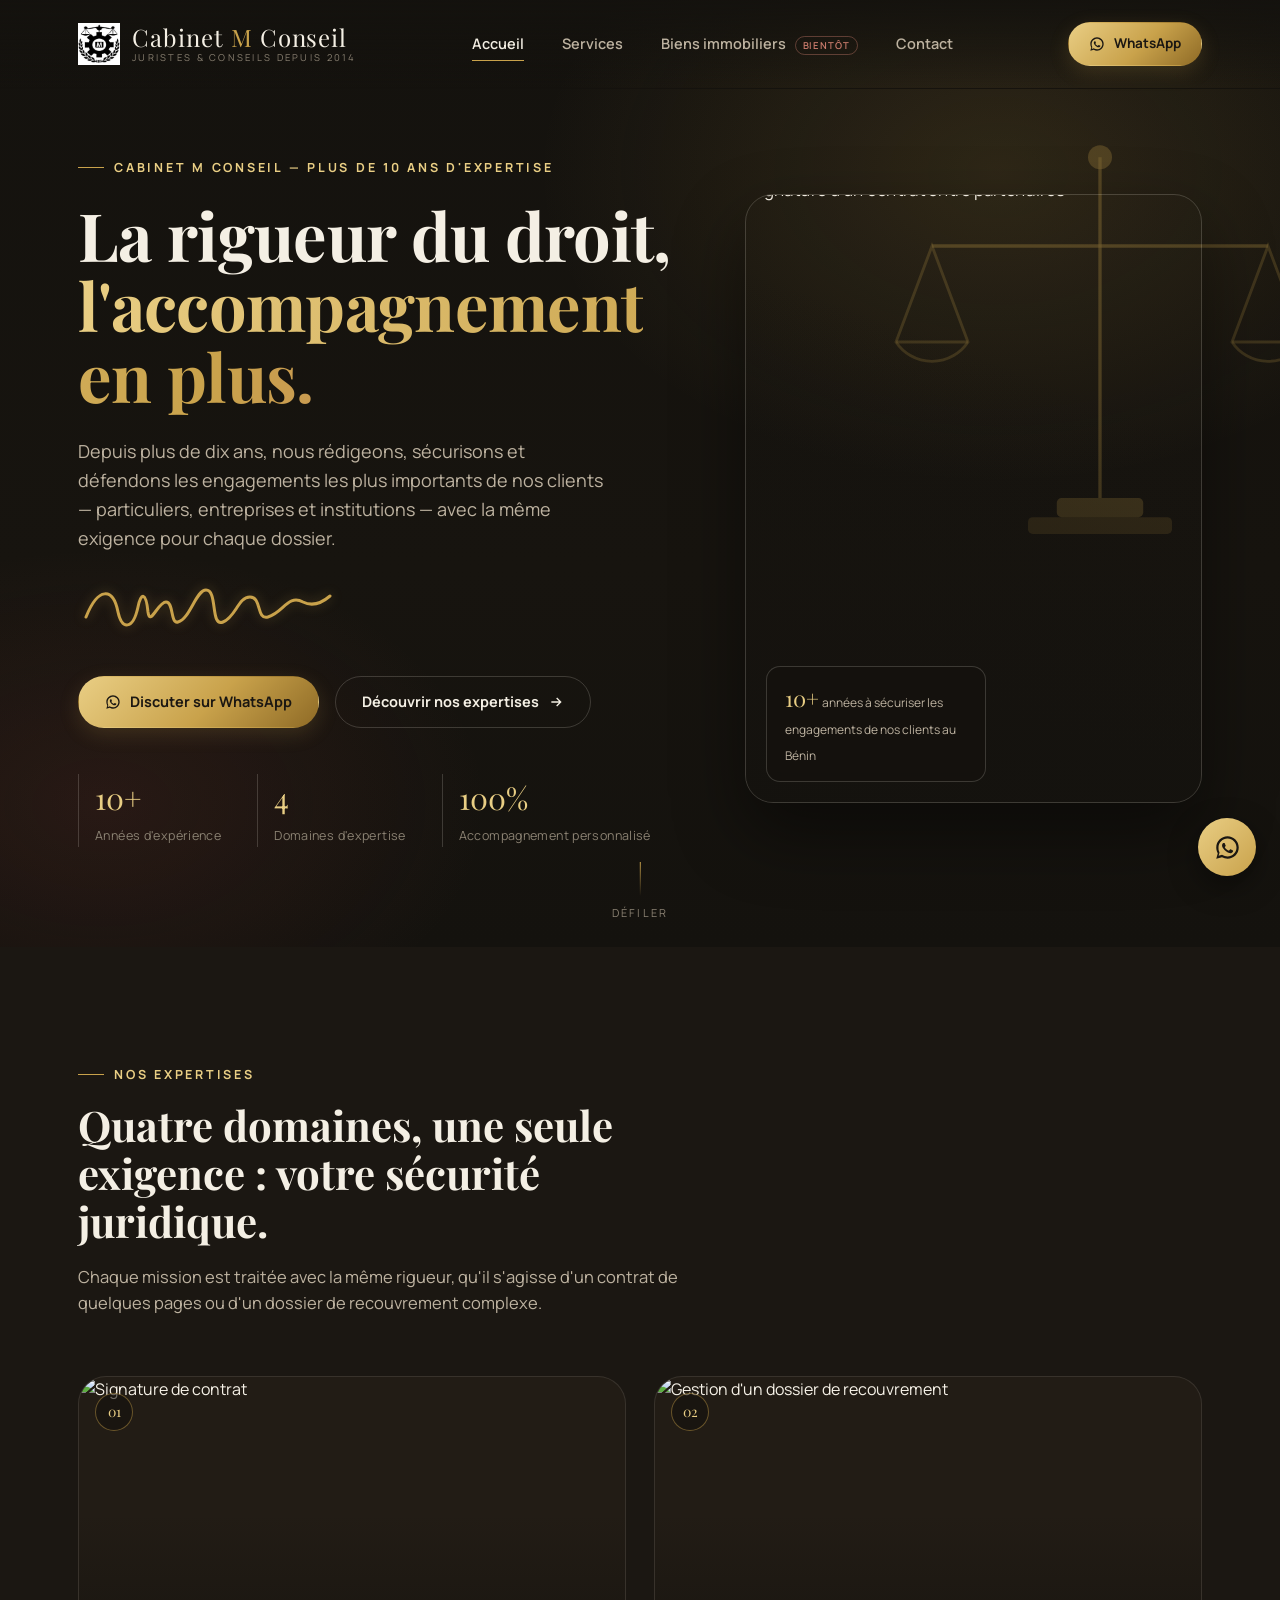
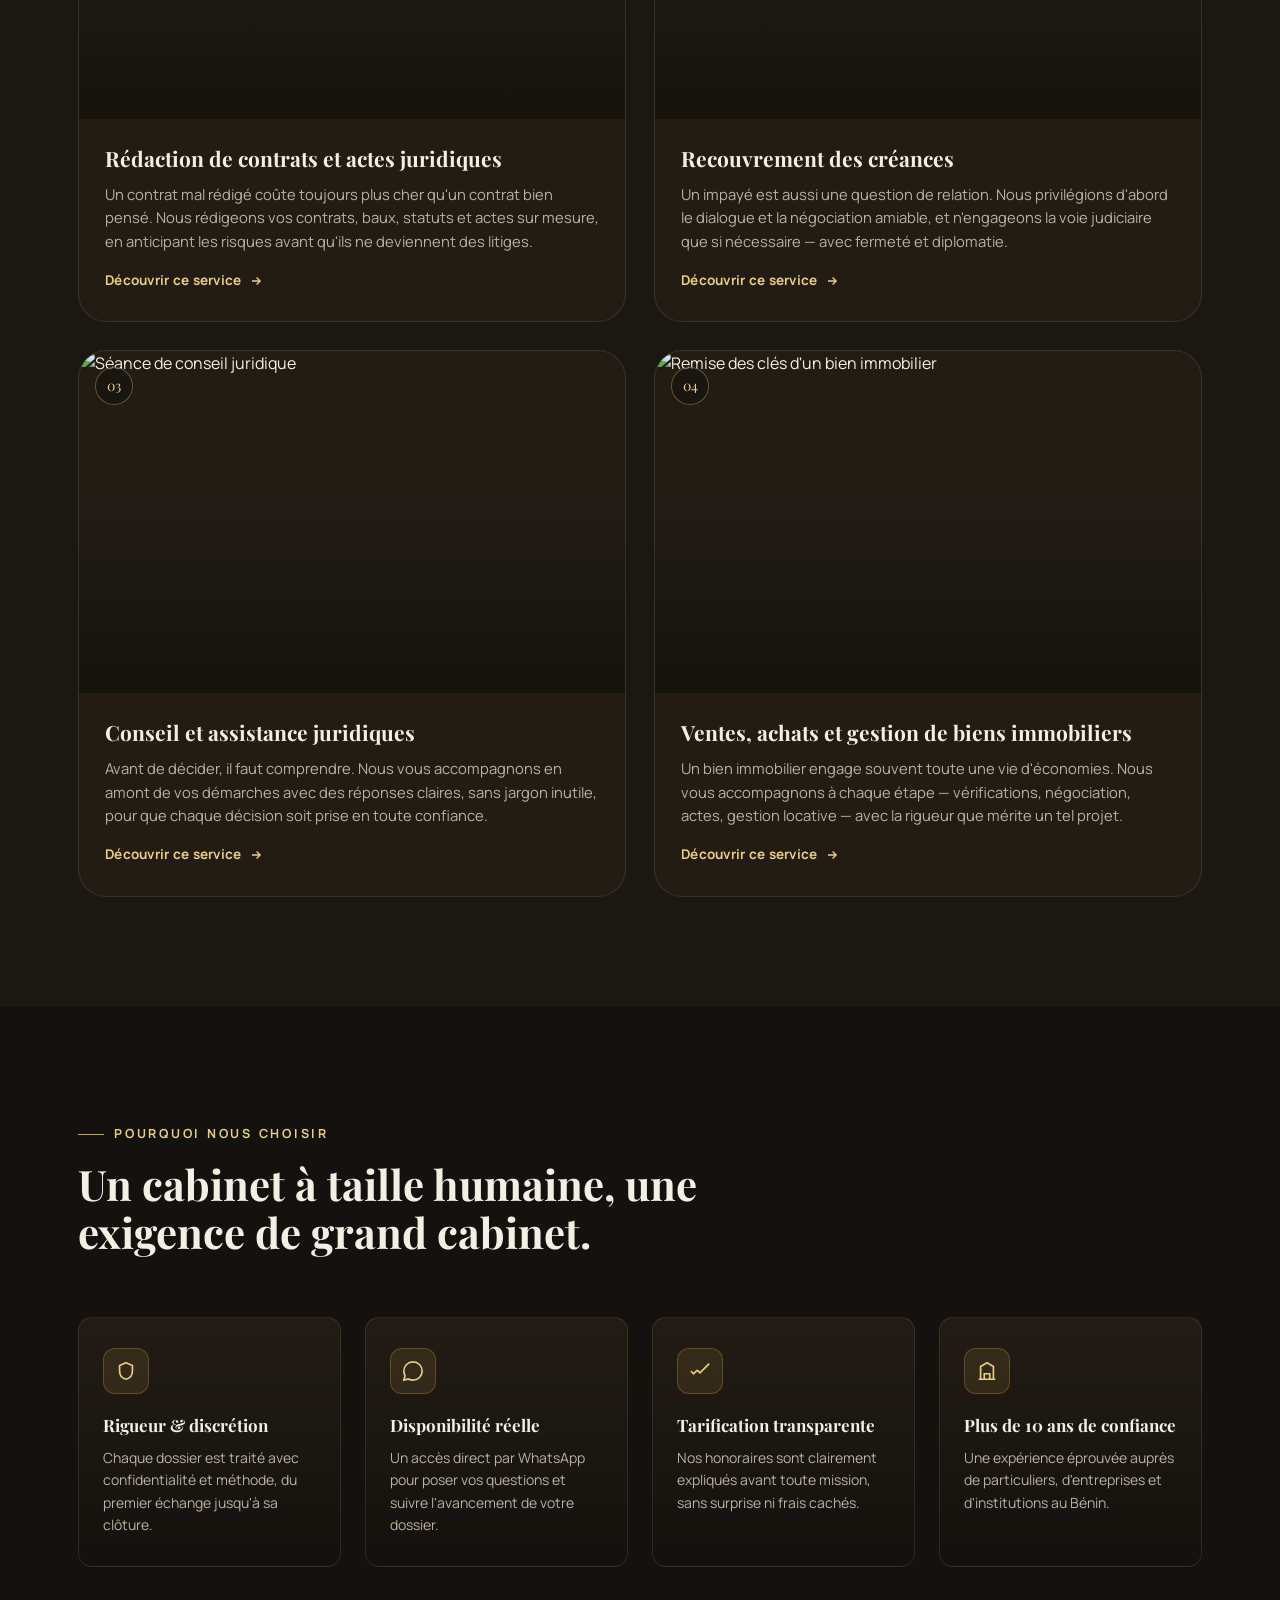
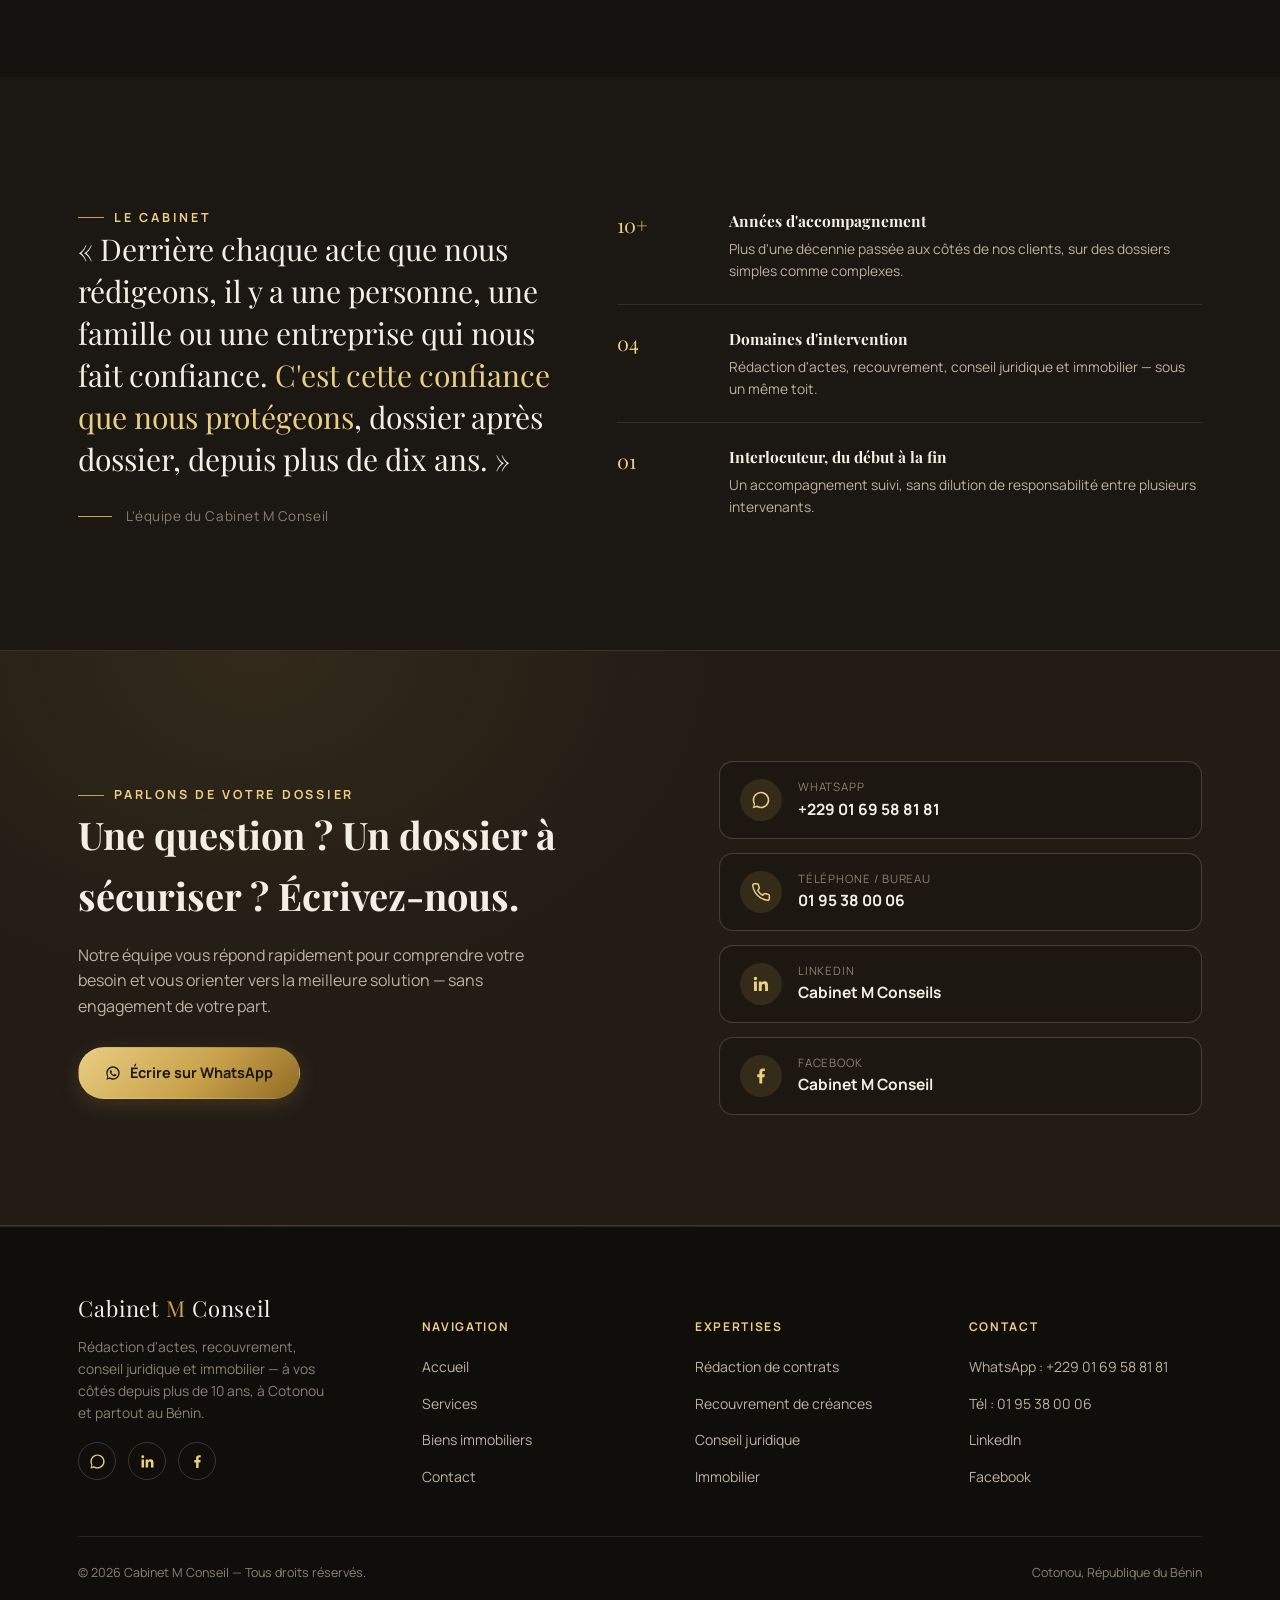
==== index.html @ 1d1a624a "first commit" ====
<!DOCTYPE html>
<html lang="fr">
<head>
<meta charset="UTF-8">
<meta name="viewport" content="width=device-width, initial-scale=1.0">
<title>Cabinet M Conseil — Rédaction d'actes, recouvrement, conseil juridique & immobilier</title>
<meta name="description" content="Cabinet M Conseil : plus de 10 ans d'expertise en rédaction de contrats, recouvrement de créances, conseil juridique et gestion de biens immobiliers.">
<link rel="preconnect" href="https://fonts.googleapis.com">
<link rel="preconnect" href="https://fonts.gstatic.com" crossorigin>
<link href="https://fonts.googleapis.com/css2?family=Playfair+Display:wght@600;700;800&family=Manrope:wght@400;500;600;700;800&display=swap" rel="stylesheet">
<link rel="stylesheet" href="css/style.css">
</head>
<body>

<div class="grain-bg" aria-hidden="true"></div>

<!-- ============ HEADER ============ -->
<header class="site-header">
  <div class="container header-inner">
    <a href="index.html" class="brand">
      <img src="images/logo.jpeg" alt="Cabinet M Conseil" onerror="this.style.display='none';">
      <div class="brand-fallback">
        <span class="m">Cabinet <em>M</em> Conseil</span>
        <small>Juristes &amp; conseils depuis 2014</small>
      </div>
    </a>

    <nav class="main-nav" aria-label="Navigation principale">
      <a href="index.html" class="active">Accueil</a>
      <a href="services.html">Services</a>
      <a href="immobilier.html">Biens immobiliers <span class="nav-badge">Bientôt</span></a>
      <a href="index.html#contact">Contact</a>
    </nav>

    <div class="header-cta">
      <a href="#" data-wa-msg="Bonjour Cabinet M Conseil, je souhaite obtenir des renseignements." class="btn btn-gold btn-sm desktop-only">
        <svg viewBox="0 0 24 24" fill="currentColor"><path d="M12 2C6.48 2 2 6.48 2 12c0 1.85.5 3.58 1.36 5.07L2 22l5.1-1.34A9.94 9.94 0 0 0 12 22c5.52 0 10-4.48 10-10S17.52 2 12 2zm0 18c-1.65 0-3.2-.46-4.52-1.26l-.32-.19-3.03.8.81-2.95-.21-.3A7.94 7.94 0 0 1 4 12c0-4.41 3.59-8 8-8s8 3.59 8 8-3.59 8-8 8zm4.4-5.6c-.24-.12-1.43-.7-1.65-.79-.22-.08-.38-.12-.54.12-.16.24-.62.79-.76.95-.14.16-.28.18-.52.06-.24-.12-1.01-.37-1.92-1.19-.71-.63-1.19-1.42-1.33-1.66-.14-.24-.01-.37.11-.49.11-.11.24-.28.36-.42.12-.14.16-.24.24-.4.08-.16.04-.3-.02-.42-.06-.12-.54-1.3-.74-1.78-.2-.47-.4-.4-.54-.41h-.46c-.16 0-.42.06-.64.3-.22.24-.84.82-.84 2s.86 2.32.98 2.48c.12.16 1.7 2.6 4.12 3.64.58.25 1.03.4 1.38.51.58.18 1.11.16 1.53.1.47-.07 1.43-.58 1.63-1.15.2-.57.2-1.05.14-1.15-.06-.1-.22-.16-.46-.28z"/></svg>
        WhatsApp
      </a>
      <button class="burger" aria-label="Ouvrir le menu"><span></span><span></span><span></span></button>
    </div>
  </div>
</header>

<!-- ============ MOBILE PANEL ============ -->
<div class="mobile-panel">
  <a href="index.html">Accueil</a>
  <a href="services.html">Services</a>
  <a href="immobilier.html">Biens immobiliers</a>
  <a href="index.html#contact">Contact</a>
  <a href="#" data-wa-msg="Bonjour Cabinet M Conseil, je souhaite obtenir des renseignements." class="btn btn-gold">Écrire sur WhatsApp</a>
</div>

<!-- ============ HERO ============ -->
<section class="hero">
  <div class="hero-bg" aria-hidden="true"></div>
  <svg class="hero-scales" viewBox="0 0 200 200" fill="none" aria-hidden="true">
    <line x1="100" y1="18" x2="100" y2="160" stroke="#C9A24B" stroke-width="1.4" opacity="0.55"/>
    <line x1="30" y1="55" x2="170" y2="55" stroke="#C9A24B" stroke-width="1.4" opacity="0.55"/>
    <path d="M30 55 L15 95 A18 18 0 0 0 45 95 Z" stroke="#C9A24B" stroke-width="1.2" opacity="0.4"/>
    <path d="M170 55 L155 95 A18 18 0 0 0 185 95 Z" stroke="#C9A24B" stroke-width="1.2" opacity="0.4"/>
    <line x1="15" y1="95" x2="45" y2="95" stroke="#C9A24B" stroke-width="1.2" opacity="0.4"/>
    <line x1="155" y1="95" x2="185" y2="95" stroke="#C9A24B" stroke-width="1.2" opacity="0.4"/>
    <circle cx="100" cy="18" r="5" fill="#C9A24B" opacity="0.5"/>
    <rect x="82" y="160" width="36" height="8" rx="2" fill="#C9A24B" opacity="0.45"/>
    <rect x="70" y="168" width="60" height="7" rx="2" fill="#C9A24B" opacity="0.3"/>
  </svg>

  <div class="container hero-inner">
    <div>
      <div class="eyebrow hero-eyebrow">Cabinet M Conseil — Plus de 10 ans d'expertise</div>
      <h1>La rigueur du droit,<br><span class="grad">l'accompagnement en plus.</span></h1>
      <p class="hero-sub">Depuis plus de dix ans, nous rédigeons, sécurisons et défendons les engagements les plus importants de nos clients — particuliers, entreprises et institutions — avec la même exigence pour chaque dossier.</p>

      <div class="signature-wrap" aria-hidden="true">
        <svg viewBox="0 0 260 70">
          <path class="sig-path" d="M8 45 C 20 15, 35 15, 40 40 C 44 58, 55 58, 60 35 C 63 20, 68 20, 70 40 C 72 55, 80 30, 88 30 C 96 30, 92 52, 100 50 C 112 47, 118 18, 128 18 C 140 18, 132 55, 145 50 C 158 45, 160 25, 172 25 C 184 25, 178 48, 190 45 C 205 41, 210 22, 225 30 C 235 35, 245 30, 252 24"/>
        </svg>
      </div>

      <div class="hero-ctas">
        <a href="#" data-wa-msg="Bonjour Cabinet M Conseil, je souhaite prendre contact." class="btn btn-gold">
          <svg viewBox="0 0 24 24" fill="currentColor"><path d="M12 2C6.48 2 2 6.48 2 12c0 1.85.5 3.58 1.36 5.07L2 22l5.1-1.34A9.94 9.94 0 0 0 12 22c5.52 0 10-4.48 10-10S17.52 2 12 2zm0 18c-1.65 0-3.2-.46-4.52-1.26l-.32-.19-3.03.8.81-2.95-.21-.3A7.94 7.94 0 0 1 4 12c0-4.41 3.59-8 8-8s8 3.59 8 8-3.59 8-8 8zm4.4-5.6c-.24-.12-1.43-.7-1.65-.79-.22-.08-.38-.12-.54.12-.16.24-.62.79-.76.95-.14.16-.28.18-.52.06-.24-.12-1.01-.37-1.92-1.19-.71-.63-1.19-1.42-1.33-1.66-.14-.24-.01-.37.11-.49.11-.11.24-.28.36-.42.12-.14.16-.24.24-.4.08-.16.04-.3-.02-.42-.06-.12-.54-1.3-.74-1.78-.2-.47-.4-.4-.54-.41h-.46c-.16 0-.42.06-.64.3-.22.24-.84.82-.84 2s.86 2.32.98 2.48c.12.16 1.7 2.6 4.12 3.64.58.25 1.03.4 1.38.51.58.18 1.11.16 1.53.1.47-.07 1.43-.58 1.63-1.15.2-.57.2-1.05.14-1.15-.06-.1-.22-.16-.46-.28z"/></svg>
          Discuter sur WhatsApp
        </a>
        <a href="services.html" class="btn btn-ghost">
          Découvrir nos expertises
          <svg viewBox="0 0 24 24" fill="none" stroke="currentColor" stroke-width="2"><path d="M5 12h14M13 6l6 6-6 6"/></svg>
        </a>
      </div>

      <div class="hero-stats">
        <div class="stat"><span class="num" data-count="10+">0</span><span class="lbl">Années d'expérience</span></div>
        <div class="stat"><span class="num" data-count="4">0</span><span class="lbl">Domaines d'expertise</span></div>
        <div class="stat"><span class="num" data-count="100%">0</span><span class="lbl">Accompagnement personnalisé</span></div>
      </div>
    </div>

    <div class="hero-art">
      <img src="https://images.unsplash.com/photo-1758518731462-d091b0b4ed0d?q=80&w=1200&auto=format&fit=crop"
           srcset="https://images.unsplash.com/photo-1758518731462-d091b0b4ed0d?q=80&w=700&auto=format&fit=crop 700w,
                   https://images.unsplash.com/photo-1758518731462-d091b0b4ed0d?q=80&w=1200&auto=format&fit=crop 1200w"
           sizes="(max-width: 980px) 100vw, 40vw"
           loading="eager" alt="Signature d'un contrat entre partenaires">
      <div class="hero-art-badge">
        <span class="num">10+</span>
        <span class="txt">années à sécuriser les engagements de nos clients au Bénin</span>
      </div>
    </div>
  </div>

  <div class="scroll-cue"><span class="line"></span>Défiler</div>
</section>

<!-- ============ SERVICES (Accueil détaillé) ============ -->
<section id="services" class="section-alt">
  <div class="container">
    <div class="section-head reveal">
      <div class="eyebrow">Nos expertises</div>
      <h2>Quatre domaines, une seule exigence : votre sécurité juridique.</h2>
      <p>Chaque mission est traitée avec la même rigueur, qu'il s'agisse d'un contrat de quelques pages ou d'un dossier de recouvrement complexe.</p>
    </div>

    <div class="services-grid reveal-stagger">
      <article class="service-card reveal" style="--i:0">
        <div class="service-media">
          <span class="service-index">01</span>
          <img src="https://images.unsplash.com/photo-1758518731462-d091b0b4ed0d?q=80&w=800&auto=format&fit=crop"
               srcset="https://images.unsplash.com/photo-1758518731462-d091b0b4ed0d?q=80&w=500&auto=format&fit=crop 500w,
                       https://images.unsplash.com/photo-1758518731462-d091b0b4ed0d?q=80&w=800&auto=format&fit=crop 800w"
               sizes="(max-width:980px) 100vw, 45vw" loading="lazy" alt="Signature de contrat">
        </div>
        <div class="service-body">
          <h3>Rédaction de contrats et actes juridiques</h3>
          <p>Un contrat mal rédigé coûte toujours plus cher qu'un contrat bien pensé. Nous rédigeons vos contrats, baux, statuts et actes sur mesure, en anticipant les risques avant qu'ils ne deviennent des litiges.</p>
          <a href="services.html#redaction" class="service-link">Découvrir ce service <svg viewBox="0 0 24 24" fill="none" stroke="currentColor" stroke-width="2.4"><path d="M5 12h14M13 6l6 6-6 6"/></svg></a>
        </div>
      </article>

      <article class="service-card reveal" style="--i:1">
        <div class="service-media">
          <span class="service-index">02</span>
          <img src="https://images.unsplash.com/photo-1710492341412-8b3aee7e70a6?q=80&w=800&auto=format&fit=crop"
               srcset="https://images.unsplash.com/photo-1710492341412-8b3aee7e70a6?q=80&w=500&auto=format&fit=crop 500w,
                       https://images.unsplash.com/photo-1710492341412-8b3aee7e70a6?q=80&w=800&auto=format&fit=crop 800w"
               sizes="(max-width:980px) 100vw, 45vw" loading="lazy" alt="Gestion d'un dossier de recouvrement">
        </div>
        <div class="service-body">
          <h3>Recouvrement des créances</h3>
          <p>Un impayé est aussi une question de relation. Nous privilégions d'abord le dialogue et la négociation amiable, et n'engageons la voie judiciaire que si nécessaire — avec fermeté et diplomatie.</p>
          <a href="services.html#recouvrement" class="service-link">Découvrir ce service <svg viewBox="0 0 24 24" fill="none" stroke="currentColor" stroke-width="2.4"><path d="M5 12h14M13 6l6 6-6 6"/></svg></a>
        </div>
      </article>

      <article class="service-card reveal" style="--i:2">
        <div class="service-media">
          <span class="service-index">03</span>
          <img src="https://images.unsplash.com/photo-1459499362902-55a20553e082?q=80&w=800&auto=format&fit=crop"
               srcset="https://images.unsplash.com/photo-1459499362902-55a20553e082?q=80&w=500&auto=format&fit=crop 500w,
                       https://images.unsplash.com/photo-1459499362902-55a20553e082?q=80&w=800&auto=format&fit=crop 800w"
               sizes="(max-width:980px) 100vw, 45vw" loading="lazy" alt="Séance de conseil juridique">
        </div>
        <div class="service-body">
          <h3>Conseil et assistance juridiques</h3>
          <p>Avant de décider, il faut comprendre. Nous vous accompagnons en amont de vos démarches avec des réponses claires, sans jargon inutile, pour que chaque décision soit prise en toute confiance.</p>
          <a href="services.html#conseil" class="service-link">Découvrir ce service <svg viewBox="0 0 24 24" fill="none" stroke="currentColor" stroke-width="2.4"><path d="M5 12h14M13 6l6 6-6 6"/></svg></a>
        </div>
      </article>

      <article class="service-card reveal" style="--i:3">
        <div class="service-media">
          <span class="service-index">04</span>
          <img src="https://images.unsplash.com/photo-1735547876935-7be80eae1c88?q=80&w=800&auto=format&fit=crop"
               srcset="https://images.unsplash.com/photo-1735547876935-7be80eae1c88?q=80&w=500&auto=format&fit=crop 500w,
                       https://images.unsplash.com/photo-1735547876935-7be80eae1c88?q=80&w=800&auto=format&fit=crop 800w"
               sizes="(max-width:980px) 100vw, 45vw" loading="lazy" alt="Remise des clés d'un bien immobilier">
        </div>
        <div class="service-body">
          <h3>Ventes, achats et gestion de biens immobiliers</h3>
          <p>Un bien immobilier engage souvent toute une vie d'économies. Nous vous accompagnons à chaque étape — vérifications, négociation, actes, gestion locative — avec la rigueur que mérite un tel projet.</p>
          <a href="immobilier.html" class="service-link">Découvrir ce service <svg viewBox="0 0 24 24" fill="none" stroke="currentColor" stroke-width="2.4"><path d="M5 12h14M13 6l6 6-6 6"/></svg></a>
        </div>
      </article>
    </div>
  </div>
</section>

<!-- ============ POURQUOI NOUS ============ -->
<section>
  <div class="container">
    <div class="section-head reveal">
      <div class="eyebrow">Pourquoi nous choisir</div>
      <h2>Un cabinet à taille humaine, une exigence de grand cabinet.</h2>
    </div>

    <div class="why-grid reveal-stagger">
      <div class="why-item reveal" style="--i:0">
        <div class="why-icon"><svg viewBox="0 0 24 24" fill="none" stroke="currentColor" stroke-width="1.8"><path d="M12 3l7 3v6c0 4.5-3 8-7 9-4-1-7-4.5-7-9V6l7-3z"/></svg></div>
        <h4>Rigueur &amp; discrétion</h4>
        <p>Chaque dossier est traité avec confidentialité et méthode, du premier échange jusqu'à sa clôture.</p>
      </div>
      <div class="why-item reveal" style="--i:1">
        <div class="why-icon"><svg viewBox="0 0 24 24" fill="none" stroke="currentColor" stroke-width="1.8"><path d="M12 2C6.48 2 2 6.48 2 12c0 1.85.5 3.58 1.36 5.07L2 22l5.1-1.34A9.94 9.94 0 0 0 12 22c5.52 0 10-4.48 10-10S17.52 2 12 2z"/></svg></div>
        <h4>Disponibilité réelle</h4>
        <p>Un accès direct par WhatsApp pour poser vos questions et suivre l'avancement de votre dossier.</p>
      </div>
      <div class="why-item reveal" style="--i:2">
        <div class="why-icon"><svg viewBox="0 0 24 24" fill="none" stroke="currentColor" stroke-width="1.8"><path d="M9 11l3 3L22 4M2 12l3 3 4-4"/></svg></div>
        <h4>Tarification transparente</h4>
        <p>Nos honoraires sont clairement expliqués avant toute mission, sans surprise ni frais cachés.</p>
      </div>
      <div class="why-item reveal" style="--i:3">
        <div class="why-icon"><svg viewBox="0 0 24 24" fill="none" stroke="currentColor" stroke-width="1.8"><path d="M3 21h18M5 21V7l7-4 7 4v14M9 21v-6h6v6"/></svg></div>
        <h4>Plus de 10 ans de confiance</h4>
        <p>Une expérience éprouvée auprès de particuliers, d'entreprises et d'institutions au Bénin.</p>
      </div>
    </div>
  </div>
</section>

<!-- ============ À PROPOS / HUMAIN ============ -->
<section class="section-alt">
  <div class="container about-grid">
    <div class="reveal">
      <div class="eyebrow">Le cabinet</div>
      <p class="about-quote">« Derrière chaque acte que nous rédigeons, il y a une personne, une famille ou une entreprise qui nous fait confiance. <em>C'est cette confiance que nous protégeons</em>, dossier après dossier, depuis plus de dix ans. »</p>
      <div class="about-signoff">
        <span class="dash"></span>
        <span>L'équipe du Cabinet M Conseil</span>
      </div>
    </div>

    <div class="timeline reveal">
      <div class="timeline-item">
        <span class="yr">10+</span>
        <div>
          <h4>Années d'accompagnement</h4>
          <p>Plus d'une décennie passée aux côtés de nos clients, sur des dossiers simples comme complexes.</p>
        </div>
      </div>
      <div class="timeline-item">
        <span class="yr">04</span>
        <div>
          <h4>Domaines d'intervention</h4>
          <p>Rédaction d'actes, recouvrement, conseil juridique et immobilier — sous un même toit.</p>
        </div>
      </div>
      <div class="timeline-item">
        <span class="yr">01</span>
        <div>
          <h4>Interlocuteur, du début à la fin</h4>
          <p>Un accompagnement suivi, sans dilution de responsabilité entre plusieurs intervenants.</p>
        </div>
      </div>
    </div>
  </div>
</section>

<!-- ============ CONTACT ============ -->
<section id="contact" class="contact-band">
  <div class="container contact-inner">
    <div class="reveal">
      <div class="eyebrow">Parlons de votre dossier</div>
      <h2>Une question ? Un dossier à sécuriser ? Écrivez-nous.</h2>
      <p>Notre équipe vous répond rapidement pour comprendre votre besoin et vous orienter vers la meilleure solution — sans engagement de votre part.</p>
      <a href="#" data-wa-msg="Bonjour Cabinet M Conseil, je souhaite prendre contact." class="btn btn-gold">
        <svg viewBox="0 0 24 24" fill="currentColor"><path d="M12 2C6.48 2 2 6.48 2 12c0 1.85.5 3.58 1.36 5.07L2 22l5.1-1.34A9.94 9.94 0 0 0 12 22c5.52 0 10-4.48 10-10S17.52 2 12 2zm0 18c-1.65 0-3.2-.46-4.52-1.26l-.32-.19-3.03.8.81-2.95-.21-.3A7.94 7.94 0 0 1 4 12c0-4.41 3.59-8 8-8s8 3.59 8 8-3.59 8-8 8zm4.4-5.6c-.24-.12-1.43-.7-1.65-.79-.22-.08-.38-.12-.54.12-.16.24-.62.79-.76.95-.14.16-.28.18-.52.06-.24-.12-1.01-.37-1.92-1.19-.71-.63-1.19-1.42-1.33-1.66-.14-.24-.01-.37.11-.49.11-.11.24-.28.36-.42.12-.14.16-.24.24-.4.08-.16.04-.3-.02-.42-.06-.12-.54-1.3-.74-1.78-.2-.47-.4-.4-.54-.41h-.46c-.16 0-.42.06-.64.3-.22.24-.84.82-.84 2s.86 2.32.98 2.48c.12.16 1.7 2.6 4.12 3.64.58.25 1.03.4 1.38.51.58.18 1.11.16 1.53.1.47-.07 1.43-.58 1.63-1.15.2-.57.2-1.05.14-1.15-.06-.1-.22-.16-.46-.28z"/></svg>
        Écrire sur WhatsApp
      </a>
    </div>

    <div class="contact-methods reveal">
      <a href="#" data-wa class="contact-method">
        <span class="ic"><svg viewBox="0 0 24 24" fill="currentColor"><path d="M12 2C6.48 2 2 6.48 2 12c0 1.85.5 3.58 1.36 5.07L2 22l5.1-1.34A9.94 9.94 0 0 0 12 22c5.52 0 10-4.48 10-10S17.52 2 12 2z" opacity="0"/><path d="M12 2C6.48 2 2 6.48 2 12c0 1.85.5 3.58 1.36 5.07L2 22l5.1-1.34A9.94 9.94 0 0 0 12 22c5.52 0 10-4.48 10-10S17.52 2 12 2zm0 18c-1.65 0-3.2-.46-4.52-1.26l-.32-.19-3.03.8.81-2.95-.21-.3A7.94 7.94 0 0 1 4 12c0-4.41 3.59-8 8-8s8 3.59 8 8-3.59 8-8 8z"/></svg></span>
        <span class="meta"><small>WhatsApp</small><strong>+229 01 69 58 81 81</strong></span>
      </a>
      <a href="#" data-phone2 class="contact-method">
        <span class="ic"><svg viewBox="0 0 24 24" fill="none" stroke="currentColor" stroke-width="1.8"><path d="M22 16.92v3a2 2 0 0 1-2.18 2 19.79 19.79 0 0 1-8.63-3.07 19.5 19.5 0 0 1-6-6 19.79 19.79 0 0 1-3.07-8.67A2 2 0 0 1 4.11 2h3a2 2 0 0 1 2 1.72c.12.9.34 1.79.65 2.65a2 2 0 0 1-.45 2.11L8.09 9.91a16 16 0 0 0 6 6l1.43-1.43a2 2 0 0 1 2.11-.45c.86.31 1.75.53 2.65.65A2 2 0 0 1 22 16.92z"/></svg></span>
        <span class="meta"><small>Téléphone / Bureau</small><strong>01 95 38 00 06</strong></span>
      </a>
      <a href="#" data-linkedin class="contact-method">
        <span class="ic"><svg viewBox="0 0 24 24" fill="currentColor"><path d="M20.45 20.45h-3.55v-5.57c0-1.33-.02-3.03-1.85-3.03-1.85 0-2.14 1.44-2.14 2.94v5.66H9.36V9h3.41v1.56h.05c.47-.9 1.63-1.85 3.36-1.85 3.6 0 4.27 2.37 4.27 5.45v6.29zM5.34 7.43a2.06 2.06 0 1 1 0-4.12 2.06 2.06 0 0 1 0 4.12zM7.12 20.45H3.56V9h3.56v11.45z"/></svg></span>
        <span class="meta"><small>LinkedIn</small><strong>Cabinet M Conseils</strong></span>
      </a>
      <a href="#" data-facebook class="contact-method">
        <span class="ic"><svg viewBox="0 0 24 24" fill="currentColor"><path d="M13.5 21v-7.5H16l.5-3.5h-3V7.8c0-1 .3-1.7 1.7-1.7H16.6V3.1C16.3 3.1 15.3 3 14.1 3c-2.4 0-4.1 1.5-4.1 4.2v2.8H7.5v3.5H10V21h3.5z"/></svg></span>
        <span class="meta"><small>Facebook</small><strong>Cabinet M Conseil</strong></span>
      </a>
    </div>
  </div>
</section>

<!-- ============ FOOTER ============ -->
<footer class="site-footer">
  <div class="container">
    <div class="footer-grid">
      <div class="footer-brand">
        <img src="images/logo.png" alt="Cabinet M Conseil" style="height:64px;" onerror="this.style.display='none';">
        <div class="brand-fallback">
          <span class="m">Cabinet <em>M</em> Conseil</span>
        </div>
        <p>Rédaction d'actes, recouvrement, conseil juridique et immobilier — à vos côtés depuis plus de 10 ans, à Cotonou et partout au Bénin.</p>
        <div class="footer-social">
          <a href="#" data-wa aria-label="WhatsApp"><svg viewBox="0 0 24 24" fill="var(--gold-light)"><path d="M12 2C6.48 2 2 6.48 2 12c0 1.85.5 3.58 1.36 5.07L2 22l5.1-1.34A9.94 9.94 0 0 0 12 22c5.52 0 10-4.48 10-10S17.52 2 12 2zm0 18c-1.65 0-3.2-.46-4.52-1.26l-.32-.19-3.03.8.81-2.95-.21-.3A7.94 7.94 0 0 1 4 12c0-4.41 3.59-8 8-8s8 3.59 8 8-3.59 8-8 8z"/></svg></a>
          <a href="#" data-linkedin aria-label="LinkedIn"><svg viewBox="0 0 24 24" fill="var(--gold-light)"><path d="M20.45 20.45h-3.55v-5.57c0-1.33-.02-3.03-1.85-3.03-1.85 0-2.14 1.44-2.14 2.94v5.66H9.36V9h3.41v1.56h.05c.47-.9 1.63-1.85 3.36-1.85 3.6 0 4.27 2.37 4.27 5.45v6.29zM5.34 7.43a2.06 2.06 0 1 1 0-4.12 2.06 2.06 0 0 1 0 4.12zM7.12 20.45H3.56V9h3.56v11.45z"/></svg></a>
          <a href="#" data-facebook aria-label="Facebook"><svg viewBox="0 0 24 24" fill="var(--gold-light)"><path d="M13.5 21v-7.5H16l.5-3.5h-3V7.8c0-1 .3-1.7 1.7-1.7H16.6V3.1C16.3 3.1 15.3 3 14.1 3c-2.4 0-4.1 1.5-4.1 4.2v2.8H7.5v3.5H10V21h3.5z"/></svg></a>
        </div>
      </div>

      <div class="footer-col">
        <h5>Navigation</h5>
        <ul>
          <li><a href="index.html">Accueil</a></li>
          <li><a href="services.html">Services</a></li>
          <li><a href="immobilier.html">Biens immobiliers</a></li>
          <li><a href="index.html#contact">Contact</a></li>
        </ul>
      </div>

      <div class="footer-col">
        <h5>Expertises</h5>
        <ul>
          <li><a href="services.html#redaction">Rédaction de contrats</a></li>
          <li><a href="services.html#recouvrement">Recouvrement de créances</a></li>
          <li><a href="services.html#conseil">Conseil juridique</a></li>
          <li><a href="immobilier.html">Immobilier</a></li>
        </ul>
      </div>

      <div class="footer-col">
        <h5>Contact</h5>
        <ul>
          <li><a href="#" data-wa>WhatsApp : +229 01 69 58 81 81</a></li>
          <li><a href="#" data-phone2>Tél : 01 95 38 00 06</a></li>
          <li><a href="#" data-linkedin>LinkedIn</a></li>
          <li><a href="#" data-facebook>Facebook</a></li>
        </ul>
      </div>
    </div>

    <div class="footer-bottom">
      <span>© <span id="year"></span> Cabinet M Conseil — Tous droits réservés.</span>
      <span>Cotonou, République du Bénin</span>
    </div>
  </div>
</footer>

<a href="#" data-wa-msg="Bonjour Cabinet M Conseil, je souhaite obtenir des renseignements." class="wa-float" aria-label="Contacter sur WhatsApp">
  <svg viewBox="0 0 24 24" fill="currentColor"><path d="M12 2C6.48 2 2 6.48 2 12c0 1.85.5 3.58 1.36 5.07L2 22l5.1-1.34A9.94 9.94 0 0 0 12 22c5.52 0 10-4.48 10-10S17.52 2 12 2zm0 18c-1.65 0-3.2-.46-4.52-1.26l-.32-.19-3.03.8.81-2.95-.21-.3A7.94 7.94 0 0 1 4 12c0-4.41 3.59-8 8-8s8 3.59 8 8-3.59 8-8 8zm4.4-5.6c-.24-.12-1.43-.7-1.65-.79-.22-.08-.38-.12-.54.12-.16.24-.62.79-.76.95-.14.16-.28.18-.52.06-.24-.12-1.01-.37-1.92-1.19-.71-.63-1.19-1.42-1.33-1.66-.14-.24-.01-.37.11-.49.11-.11.24-.28.36-.42.12-.14.16-.24.24-.4.08-.16.04-.3-.02-.42-.06-.12-.54-1.3-.74-1.78-.2-.47-.4-.4-.54-.41h-.46c-.16 0-.42.06-.64.3-.22.24-.84.82-.84 2s.86 2.32.98 2.48c.12.16 1.7 2.6 4.12 3.64.58.25 1.03.4 1.38.51.58.18 1.11.16 1.53.1.47-.07 1.43-.58 1.63-1.15.2-.57.2-1.05.14-1.15-.06-.1-.22-.16-.46-.28z"/></svg>
</a>

<script src="js/script.js"></script>
<script>document.getElementById("year").textContent = new Date().getFullYear();</script>
</body>
</html>
---- css/style.css ----
/* ==========================================================================
   Cabinet M Conseil — feuille de style principale
   ========================================================================== */

:root{
  --bg:            #14120E;
  --bg-alt:        #1B1712;
  --bg-raised:     #221C15;
  --bg-raised-2:   #2A2318;
  --line:          rgba(244,239,228,0.10);
  --line-strong:   rgba(244,239,228,0.18);

  --gold:          #C9A24B;
  --gold-light:    #E9CE84;
  --gold-deep:     #8F6B26;

  --ivory:         #F4EFE4;
  --ivory-dim:     #BDB2A0;
  --ivory-faint:   #8A8172;

  --wine:          #8A3A34;
  --wine-light:    #C97B6C;

  --font-display:  'Playfair Display', Georgia, serif;
  --font-body:     'Manrope', -apple-system, BlinkMacSystemFont, 'Segoe UI', sans-serif;

  --container: 1180px;
  --radius-sm: 6px;
  --radius-md: 14px;
  --radius-lg: 28px;

  --ease: cubic-bezier(.22,.68,.16,1);
}

*, *::before, *::after{ box-sizing: border-box; }
html{ scroll-behavior: smooth; }

@media (prefers-reduced-motion: reduce){
  html{ scroll-behavior: auto; }
  *, *::before, *::after{
    animation-duration: 0.001ms !important;
    animation-iteration-count: 1 !important;
    transition-duration: 0.001ms !important;
    scroll-behavior: auto !important;
  }
}

body{
  margin:0;
  background: var(--bg);
  color: var(--ivory);
  font-family: var(--font-body);
  font-size: 16px;
  line-height: 1.6;
  -webkit-font-smoothing: antialiased;
  overflow-x: hidden;
}

img{ max-width:100%; display:block; }
a{ color: inherit; text-decoration:none; }
ul{ list-style:none; margin:0; padding:0; }
h1,h2,h3,h4{ font-family: var(--font-display); font-weight: 700; margin:0; color: var(--ivory); }
p{ margin:0; }
button{ font-family:inherit; cursor:pointer; }

.container{
  width:100%;
  max-width: var(--container);
  margin: 0 auto;
  padding: 0 28px;
}

.eyebrow{
  display:inline-flex;
  align-items:center;
  gap:10px;
  font-family: var(--font-body);
  font-size: 12.5px;
  letter-spacing: 0.22em;
  text-transform: uppercase;
  color: var(--gold-light);
  font-weight: 700;
}
.eyebrow::before{
  content:"";
  width: 26px;
  height: 1px;
  background: var(--gold);
}

/* subtle background texture: warm grain + vignette, no external image needed */
.grain-bg{
  position: fixed;
  inset:0;
  pointer-events:none;
  z-index: 0;
  opacity: 0.5;
  background-image:
    radial-gradient(circle at 20% 20%, rgba(201,162,75,0.06), transparent 45%),
    radial-gradient(circle at 82% 70%, rgba(138,58,52,0.08), transparent 50%);
}

/* ==========================================================================
   Header
   ========================================================================== */
.site-header{
  position: fixed;
  top:0; left:0; right:0;
  z-index: 100;
  padding: 22px 0;
  background: linear-gradient(to bottom, rgba(20,18,14,0.92), rgba(20,18,14,0));
  transition: background .4s var(--ease), padding .4s var(--ease), border-color .4s var(--ease);
  border-bottom: 1px solid transparent;
}
.site-header.is-scrolled{
  padding: 14px 0;
  background: rgba(17,15,11,0.92);
  backdrop-filter: blur(10px);
  border-bottom: 1px solid var(--line);
}
.header-inner{
  display:flex;
  align-items:center;
  justify-content: space-between;
  gap: 24px;
}
.brand{
  display:flex;
  align-items:center;
  gap:12px;
  min-width:0;
}
.brand img{
  height: 42px;
  width:auto;
  object-fit:contain;
}
.brand-fallback{
  display:flex;
  flex-direction: column;
  line-height: 1.05;
}
.brand-fallback .m{
  font-family: var(--font-display);
  font-size: 24px;
  letter-spacing: 0.04em;
  color: var(--ivory);
}
.brand-fallback .m em{
  font-style: normal;
  color: var(--gold);
}
.brand-fallback small{
  font-size: 9.5px;
  letter-spacing: 0.24em;
  text-transform: uppercase;
  color: var(--ivory-faint);
  margin-top: 3px;
}

.main-nav{
  display:flex;
  align-items:center;
  gap: 38px;
}
.main-nav a{
  font-size: 14.5px;
  font-weight: 600;
  color: var(--ivory-dim);
  position: relative;
  padding: 6px 0;
  transition: color .25s;
}
.main-nav a::after{
  content:"";
  position:absolute;
  left:0; bottom:0;
  width:0%;
  height:1px;
  background: var(--gold);
  transition: width .3s var(--ease);
}
.main-nav a:hover, .main-nav a.active{ color: var(--ivory); }
.main-nav a:hover::after, .main-nav a.active::after{ width:100%; }
.nav-badge{
  font-size: 9.5px;
  letter-spacing:0.1em;
  text-transform:uppercase;
  color: var(--wine-light);
  border:1px solid rgba(201,123,108,0.4);
  border-radius: 20px;
  padding: 2px 7px;
  margin-left: 6px;
  vertical-align: middle;
}

.header-cta{ display:flex; align-items:center; gap:14px; }

.btn{
  display:inline-flex;
  align-items:center;
  justify-content:center;
  gap: 9px;
  padding: 13px 26px;
  border-radius: 999px;
  font-size: 14.5px;
  font-weight: 700;
  border: 1px solid transparent;
  transition: transform .35s var(--ease), box-shadow .35s var(--ease), background .3s, border-color .3s, color .3s;
  white-space: nowrap;
}
.btn-gold{
  background: linear-gradient(135deg, var(--gold-light), var(--gold) 55%, var(--gold-deep));
  color: #1B1712;
  box-shadow: 0 6px 20px rgba(201,162,75,0.18);
}
.btn-gold:hover{ transform: translateY(-2px); box-shadow: 0 10px 28px rgba(201,162,75,0.32); }
.btn-ghost{
  background: transparent;
  color: var(--ivory);
  border-color: var(--line-strong);
}
.btn-ghost:hover{ border-color: var(--gold); color: var(--gold-light); transform: translateY(-2px); }
.btn-sm{ padding: 10px 20px; font-size: 13.5px; }
.btn svg{ width:16px; height:16px; flex-shrink:0; }

.burger{
  display:none;
  width: 42px; height:42px;
  border-radius: 50%;
  border: 1px solid var(--line-strong);
  background: transparent;
  position: relative;
  flex-shrink:0;
}
.burger span{
  position:absolute; left:11px; right:11px; height:1.5px;
  background: var(--ivory);
  transition: transform .3s var(--ease), opacity .3s var(--ease), top .3s var(--ease);
}
.burger span:nth-child(1){ top:15px; }
.burger span:nth-child(2){ top:20.5px; }
.burger span:nth-child(3){ top:26px; }
.burger.is-open span:nth-child(1){ top:20.5px; transform: rotate(45deg); }
.burger.is-open span:nth-child(2){ opacity:0; }
.burger.is-open span:nth-child(3){ top:20.5px; transform: rotate(-45deg); }

.mobile-panel{
  position: fixed;
  inset: 0;
  z-index: 99;
  background: #14120E;
  display:flex;
  flex-direction:column;
  align-items:flex-start;
  justify-content:center;
  gap: 26px;
  padding: 40px;
  transform: translateY(-100%);
  opacity:0;
  transition: transform .5s var(--ease), opacity .4s;
  visibility:hidden;
}
.mobile-panel.is-open{ transform: translateY(0); opacity:1; visibility:visible; }
.mobile-panel a{ font-family: var(--font-display); font-size: 32px; color: var(--ivory); }
.mobile-panel .btn{ margin-top: 10px; }

/* ==========================================================================
   Hero
   ========================================================================== */
.hero{
  position: relative;
  min-height: 100svh;
  display:flex;
  align-items:center;
  padding: 150px 0 100px;
  overflow: hidden;
}
.hero-bg{
  position:absolute; inset:0;
  background:
    radial-gradient(60% 55% at 78% 18%, rgba(201,162,75,0.14), transparent 60%),
    radial-gradient(50% 45% at 8% 85%, rgba(138,58,52,0.16), transparent 60%),
    linear-gradient(180deg, #14120E 0%, #17140F 60%, #14120E 100%);
  z-index:0;
}
.hero-scales{
  position:absolute;
  right: -60px; top: 12%;
  width: 480px;
  opacity: 0.5;
  z-index: 0;
  animation: floaty 9s ease-in-out infinite;
}
@keyframes floaty{
  0%,100%{ transform: translateY(0) rotate(0deg); }
  50%{ transform: translateY(-18px) rotate(1.2deg); }
}
.hero-inner{
  position:relative;
  z-index:2;
  display:grid;
  grid-template-columns: 1.15fr 0.85fr;
  gap: 48px;
  align-items:center;
}
.hero-eyebrow{ margin-bottom: 22px; }
.hero h1{
  font-size: clamp(38px, 5.2vw, 68px);
  line-height: 1.06;
  letter-spacing: -0.01em;
  margin-bottom: 26px;
}
.hero h1 .grad{
  background: linear-gradient(100deg, var(--gold-light) 0%, var(--gold) 35%, var(--wine-light) 65%, var(--gold-light) 100%);
  background-size: 250% 100%;
  -webkit-background-clip: text;
  background-clip: text;
  color: transparent;
  animation: shimmer 7s linear infinite;
}
@keyframes shimmer{
  0%{ background-position: 0% 50%; }
  100%{ background-position: 250% 50%; }
}
.hero-sub{
  font-size: 18px;
  color: var(--ivory-dim);
  max-width: 540px;
  margin-bottom: 20px;
}

.signature-wrap{
  margin: 6px 0 34px;
  height: 70px;
  width: 260px;
}
.signature-wrap svg{ width:100%; height:100%; overflow:visible; }
.sig-path{
  fill:none;
  stroke: var(--gold);
  stroke-width: 3;
  stroke-linecap: round;
  stroke-linejoin: round;
  stroke-dasharray: 620;
  stroke-dashoffset: 620;
  animation: draw-sig 2.6s var(--ease) 0.5s forwards;
  filter: drop-shadow(0 0 6px rgba(201,162,75,0.35));
}
@keyframes draw-sig{
  to{ stroke-dashoffset: 0; }
}

.hero-ctas{
  display:flex;
  flex-wrap:wrap;
  gap: 16px;
  margin-bottom: 46px;
}

.hero-stats{
  display:flex;
  gap: 36px;
  flex-wrap:wrap;
}
.hero-stats .stat{
  border-left: 1px solid var(--line-strong);
  padding-left: 16px;
}
.hero-stats .num{
  font-family: var(--font-display);
  font-size: 30px;
  color: var(--gold-light);
  display:block;
}
.hero-stats .lbl{
  font-size: 12.5px;
  color: var(--ivory-faint);
  letter-spacing: 0.03em;
}

.hero-art{
  position: relative;
  aspect-ratio: 3/4;
  border-radius: var(--radius-lg);
  overflow: hidden;
  border: 1px solid var(--line-strong);
  box-shadow: 0 30px 70px rgba(0,0,0,0.45);
}
.hero-art img{
  width:100%; height:100%; object-fit:cover;
  transform: scale(1.06);
  animation: kenburns 14s ease-in-out infinite alternate;
}
@keyframes kenburns{
  from{ transform: scale(1.06) translate(0,0); }
  to{ transform: scale(1.14) translate(-1.5%, -1.5%); }
}
.hero-art::after{
  content:"";
  position:absolute; inset:0;
  background: linear-gradient(200deg, rgba(20,18,14,0) 30%, rgba(20,18,14,0.75) 100%);
}
.hero-art-badge{
  position:absolute;
  left: 20px; bottom: 20px;
  z-index: 2;
  background: rgba(20,18,14,0.75);
  border: 1px solid var(--line-strong);
  backdrop-filter: blur(6px);
  border-radius: var(--radius-md);
  padding: 14px 18px;
  max-width: 220px;
}
.hero-art-badge .num{ font-family: var(--font-display); color: var(--gold-light); font-size: 22px; }
.hero-art-badge .txt{ font-size: 12px; color: var(--ivory-dim); }

.scroll-cue{
  position:absolute;
  bottom: 26px; left: 50%;
  transform: translateX(-50%);
  z-index:2;
  display:flex;
  flex-direction:column;
  align-items:center;
  gap:8px;
  color: var(--ivory-faint);
  font-size: 11px;
  letter-spacing: 0.2em;
  text-transform: uppercase;
}
.scroll-cue .line{
  width:1px; height:34px;
  background: linear-gradient(var(--gold), transparent);
  animation: cue 1.8s ease-in-out infinite;
}
@keyframes cue{
  0%{ transform: scaleY(0); transform-origin: top; }
  50%{ transform: scaleY(1); transform-origin: top; }
  50.1%{ transform-origin: bottom; }
  100%{ transform: scaleY(0); transform-origin: bottom; }
}

/* ==========================================================================
   Section generic
   ========================================================================== */
section{ position:relative; z-index:1; padding: 110px 0; }
.section-alt{ background: var(--bg-alt); }
.section-head{
  max-width: 640px;
  margin-bottom: 60px;
}
.section-head h2{
  font-size: clamp(28px, 3.4vw, 42px);
  margin: 16px 0 18px;
  line-height:1.15;
}
.section-head p{ color: var(--ivory-dim); font-size: 16.5px; }
.section-head.center{ margin-left:auto; margin-right:auto; text-align:center; }
.section-head.center .eyebrow{ justify-content:center; }
.section-head.center .eyebrow::before{ display:none; }

/* reveal on scroll */
.reveal{
  opacity:0;
  transform: translateY(34px);
  transition: opacity .8s var(--ease), transform .8s var(--ease);
}
.reveal.is-visible{ opacity:1; transform:none; }
.reveal-stagger > *{ transition-delay: calc(var(--i, 0) * 90ms); }

/* ==========================================================================
   Services grid (Accueil)
   ========================================================================== */
.services-grid{
  display:grid;
  grid-template-columns: repeat(2, 1fr);
  gap: 28px;
}
.service-card{
  position:relative;
  border-radius: var(--radius-lg);
  overflow:hidden;
  background: var(--bg-raised);
  border: 1px solid var(--line);
  display:flex;
  flex-direction:column;
  transition: transform .5s var(--ease), border-color .4s;
}
.service-card:hover{ transform: translateY(-6px); border-color: var(--line-strong); }
.service-media{
  position:relative;
  aspect-ratio: 16/10;
  overflow:hidden;
}
.service-media img{
  width:100%; height:100%; object-fit:cover;
  transition: transform .8s var(--ease), filter .5s;
  filter: saturate(0.9) contrast(1.02);
}
.service-card:hover .service-media img{ transform: scale(1.08); }
.service-media::after{
  content:"";
  position:absolute; inset:0;
  background: linear-gradient(180deg, rgba(20,18,14,0) 40%, rgba(20,18,14,0.9) 100%);
}
.service-index{
  position:absolute; top:16px; left:16px; z-index:2;
  font-family: var(--font-display);
  font-size: 14px;
  color: var(--gold-light);
  border: 1px solid rgba(201,162,75,0.45);
  background: rgba(20,18,14,0.6);
  border-radius: 50%;
  width: 38px; height:38px;
  display:flex; align-items:center; justify-content:center;
}
.service-body{
  padding: 26px 26px 30px;
  display:flex;
  flex-direction:column;
  gap: 12px;
  flex:1;
}
.service-body h3{ font-size: 21px; line-height:1.25; }
.service-body p{ color: var(--ivory-dim); font-size: 14.8px; flex:1; }
.service-link{
  display:inline-flex; align-items:center; gap:8px;
  color: var(--gold-light);
  font-size: 13.5px; font-weight:700;
  letter-spacing:0.02em;
  margin-top: 4px;
}
.service-link svg{ width:14px; height:14px; transition: transform .3s var(--ease); }
.service-card:hover .service-link svg{ transform: translateX(4px); }

/* ==========================================================================
   Pourquoi nous
   ========================================================================== */
.why-grid{
  display:grid;
  grid-template-columns: repeat(4, 1fr);
  gap: 24px;
}
.why-item{
  padding: 30px 24px;
  border-radius: var(--radius-md);
  border: 1px solid var(--line);
  background: linear-gradient(180deg, var(--bg-raised), transparent);
}
.why-icon{
  width: 46px; height:46px;
  border-radius: 12px;
  display:flex; align-items:center; justify-content:center;
  background: rgba(201,162,75,0.12);
  border: 1px solid rgba(201,162,75,0.3);
  color: var(--gold-light);
  margin-bottom: 18px;
}
.why-icon svg{ width:22px; height:22px; }
.why-item h4{ font-size: 17px; margin-bottom: 8px; }
.why-item p{ font-size: 14px; color: var(--ivory-dim); }

/* ==========================================================================
   About / humain
   ========================================================================== */
.about-grid{
  display:grid;
  grid-template-columns: 0.9fr 1.1fr;
  gap: 60px;
  align-items:center;
}
.about-quote{
  font-family: var(--font-display);
  font-size: clamp(22px, 2.4vw, 30px);
  line-height:1.4;
  color: var(--ivory);
}
.about-quote em{
  font-style: normal;
  color: var(--gold-light);
}
.about-signoff{
  margin-top: 26px;
  display:flex;
  align-items:center;
  gap:14px;
}
.about-signoff .dash{ width:34px; height:1px; background: var(--gold); }
.about-signoff span{ font-size: 13.5px; color: var(--ivory-faint); letter-spacing:0.04em; }

.timeline{
  display:flex;
  flex-direction:column;
  gap: 0;
}
.timeline-item{
  display:grid;
  grid-template-columns: 90px 1fr;
  gap: 22px;
  padding: 22px 0;
  border-bottom: 1px solid var(--line);
}
.timeline-item:last-child{ border-bottom:none; }
.timeline-item .yr{
  font-family: var(--font-display);
  font-size: 20px;
  color: var(--gold-light);
}
.timeline-item h4{ font-size: 15.5px; margin-bottom: 4px; }
.timeline-item p{ font-size: 13.8px; color: var(--ivory-dim); }

/* ==========================================================================
   Contact / CTA band
   ========================================================================== */
.contact-band{
  background:
    radial-gradient(60% 100% at 20% 0%, rgba(201,162,75,0.10), transparent 60%),
    var(--bg-raised);
  border-top: 1px solid var(--line);
  border-bottom: 1px solid var(--line);
}
.contact-inner{
  display:grid;
  grid-template-columns: 1.1fr 0.9fr;
  gap: 50px;
  align-items:center;
}
.contact-band h2{ font-size: clamp(26px,3vw,38px); margin-bottom:16px; }
.contact-band p{ color: var(--ivory-dim); margin-bottom: 28px; max-width: 480px; }
.contact-methods{
  display:flex;
  flex-direction: column;
  gap: 14px;
}
.contact-method{
  display:flex;
  align-items:center;
  gap:16px;
  padding: 16px 20px;
  border: 1px solid var(--line-strong);
  border-radius: var(--radius-md);
  background: rgba(20,18,14,0.4);
  transition: border-color .3s, transform .3s var(--ease);
}
.contact-method:hover{ border-color: var(--gold); transform: translateX(4px); }
.contact-method .ic{
  width:42px; height:42px; border-radius:50%;
  background: rgba(201,162,75,0.14);
  display:flex; align-items:center; justify-content:center;
  color: var(--gold-light);
  flex-shrink:0;
}
.contact-method .ic svg{ width:20px; height:20px; }
.contact-method .meta small{ display:block; font-size:11.5px; color: var(--ivory-faint); text-transform:uppercase; letter-spacing:0.08em; }
.contact-method .meta strong{ font-size: 15.5px; font-weight:700; }

/* ==========================================================================
   Footer
   ========================================================================== */
.site-footer{
  padding: 70px 0 30px;
  background: #100E0A;
  border-top: 1px solid var(--line);
}
.footer-grid{
  display:grid;
  grid-template-columns: 1.3fr 1fr 1fr 1fr;
  gap: 40px;
  padding-bottom: 46px;
  border-bottom: 1px solid var(--line);
}
.footer-brand .brand-fallback .m{ font-size:22px; }
.footer-brand p{ color: var(--ivory-faint); font-size: 13.8px; margin-top: 16px; max-width: 260px; }
.footer-col h5{
  font-size: 12px; letter-spacing:0.14em; text-transform:uppercase;
  color: var(--gold-light); margin-bottom: 18px;
}
.footer-col ul{ display:flex; flex-direction:column; gap: 11px; }
.footer-col a{ font-size: 14px; color: var(--ivory-dim); transition: color .2s; }
.footer-col a:hover{ color: var(--gold-light); }
.footer-social{
  display:flex; gap:12px; margin-top:18px;
}
.footer-social a{
  width:38px; height:38px; border-radius:50%;
  border: 1px solid var(--line-strong);
  display:flex; align-items:center; justify-content:center;
  transition: border-color .3s, background .3s, transform .3s var(--ease);
}
.footer-social a:hover{ border-color: var(--gold); background: rgba(201,162,75,0.12); transform: translateY(-3px); }
.footer-social svg{ width:17px; height:17px; }
.footer-bottom{
  display:flex; justify-content:space-between; align-items:center;
  padding-top: 26px;
  font-size: 12.5px;
  color: var(--ivory-faint);
  flex-wrap:wrap;
  gap: 12px;
}

/* WhatsApp floating button */
.wa-float{
  position: fixed;
  right: 24px; bottom: 24px;
  z-index: 90;
  width: 58px; height:58px;
  border-radius: 50%;
  background: linear-gradient(135deg, var(--gold-light), var(--gold));
  display:flex; align-items:center; justify-content:center;
  box-shadow: 0 10px 30px rgba(0,0,0,0.4);
  animation: pulse-wa 2.6s ease-in-out infinite;
}
.wa-float svg{ width:27px; height:27px; color:#1B1712; }
@keyframes pulse-wa{
  0%,100%{ box-shadow: 0 10px 30px rgba(0,0,0,0.4), 0 0 0 0 rgba(201,162,75,0.5); }
  50%{ box-shadow: 0 10px 30px rgba(0,0,0,0.4), 0 0 0 12px rgba(201,162,75,0); }
}

/* ==========================================================================
   Services page specific
   ========================================================================== */
.services-page-hero{
  padding: 150px 0 70px;
}
.service-select-grid{
  display:grid;
  grid-template-columns: repeat(4, 1fr);
  gap: 18px;
  margin-bottom: 10px;
}
.service-tab{
  text-align:left;
  padding: 22px 20px;
  border-radius: var(--radius-md);
  border: 1px solid var(--line);
  background: var(--bg-raised);
  transition: border-color .3s, background .3s, transform .3s var(--ease);
}
.service-tab:hover{ transform: translateY(-4px); border-color: var(--line-strong); }
.service-tab.is-active{
  border-color: var(--gold);
  background: linear-gradient(180deg, rgba(201,162,75,0.14), rgba(201,162,75,0.02));
}
.service-tab .tab-num{
  font-family: var(--font-display);
  font-size: 13px;
  color: var(--gold-light);
  margin-bottom: 10px;
  display:block;
}
.service-tab h4{ font-size: 15.5px; line-height:1.3; }

.service-detail{
  margin-top: 54px;
  display:grid;
  grid-template-columns: 1fr 1fr;
  gap: 54px;
  align-items:center;
}
.service-detail-media{
  position:relative;
  border-radius: var(--radius-lg);
  overflow:hidden;
  aspect-ratio: 4/3.2;
  border: 1px solid var(--line-strong);
}
.service-detail-media img{
  width:100%; height:100%; object-fit:cover;
  opacity:0;
  transition: opacity .6s var(--ease);
}
.service-detail-media img.is-active{ opacity:1; }
.service-detail-body{ display:none; }
.service-detail-body.is-active{ display:block; animation: fadein .6s var(--ease); }
@keyframes fadein{ from{ opacity:0; transform: translateY(14px);} to{opacity:1; transform:none;} }
.service-detail-body .eyebrow{ margin-bottom: 18px; }
.service-detail-body h3{ font-size: clamp(24px,2.6vw,34px); margin-bottom: 18px; line-height:1.2; }
.service-detail-body p{ color: var(--ivory-dim); font-size: 16px; margin-bottom: 14px; }
.service-detail-body ul{ margin: 20px 0 28px; display:flex; flex-direction:column; gap:10px; }
.service-detail-body li{
  display:flex; align-items:flex-start; gap:10px;
  font-size: 14.5px; color: var(--ivory-dim);
}
.service-detail-body li svg{ width:16px; height:16px; color: var(--gold); flex-shrink:0; margin-top:3px; }

/* ==========================================================================
   Real estate "in progress" page
   ========================================================================== */
.wip-hero{
  min-height: 90svh;
  display:flex;
  align-items:center;
  padding-top: 140px;
  position: relative;
}
.wip-inner{
  position:relative; z-index:2;
  text-align:center;
  max-width: 700px;
  margin: 0 auto;
}
.wip-badge{
  display:inline-flex; align-items:center; gap:10px;
  padding: 9px 18px;
  border-radius: 999px;
  border: 1px solid rgba(201,162,75,0.4);
  background: rgba(201,162,75,0.08);
  font-size: 12.5px; letter-spacing:0.14em; text-transform:uppercase;
  color: var(--gold-light);
  margin-bottom: 30px;
}
.wip-badge .dot{
  width:7px; height:7px; border-radius:50%;
  background: var(--gold);
  animation: blink 1.6s ease-in-out infinite;
}
@keyframes blink{ 0%,100%{opacity:1;} 50%{opacity:.25;} }
.wip-inner h1{ font-size: clamp(32px,5vw,54px); margin-bottom: 22px; line-height:1.12; }
.wip-inner p.lead{ font-size: 17.5px; color: var(--ivory-dim); margin-bottom: 40px; }

.blueprint{
  max-width: 640px;
  margin: 0 auto 46px;
}
.blueprint svg{ width:100%; height:auto; }
.bp-line{
  fill:none;
  stroke: var(--gold);
  stroke-width: 1.4;
  opacity: 0.75;
  stroke-dasharray: 6 6;
  animation: bp-flow 3s linear infinite;
}
@keyframes bp-flow{ to{ stroke-dashoffset: -120; } }
.bp-solid{
  fill:none;
  stroke: var(--ivory-faint);
  stroke-width: 1.2;
}
.bp-dot{ fill: var(--gold-light); }

.wip-progress{
  max-width: 360px;
  margin: 0 auto 44px;
}
.wip-progress .bar-track{
  height: 6px;
  border-radius: 999px;
  background: rgba(244,239,228,0.08);
  overflow:hidden;
  margin-bottom: 10px;
}
.wip-progress .bar-fill{
  height:100%;
  width: 35%;
  border-radius:999px;
  background: linear-gradient(90deg, var(--gold-deep), var(--gold-light));
  animation: bar-glow 2.4s ease-in-out infinite;
}
@keyframes bar-glow{
  0%,100%{ filter: brightness(1); }
  50%{ filter: brightness(1.3); }
}
.wip-progress .bar-label{
  display:flex; justify-content:space-between;
  font-size: 12px; color: var(--ivory-faint); letter-spacing:0.04em;
}

.wip-ctas{
  display:flex; gap:16px; justify-content:center; flex-wrap:wrap;
}

/* ==========================================================================
   Responsive
   ========================================================================== */
@media (max-width: 980px){
  .main-nav{ display:none; }
  .burger{ display:block; }
  .header-cta .btn-sm.desktop-only{ display:none; }
  .hero-inner{ grid-template-columns: 1fr; }
  .hero-art{ order:-1; aspect-ratio: 16/10; }
  .services-grid{ grid-template-columns: 1fr; }
  .why-grid{ grid-template-columns: repeat(2,1fr); }
  .about-grid{ grid-template-columns: 1fr; gap: 40px; }
  .contact-inner{ grid-template-columns: 1fr; }
  .footer-grid{ grid-template-columns: 1fr 1fr; }
  .service-select-grid{ grid-template-columns: repeat(2,1fr); }
  .service-detail{ grid-template-columns: 1fr; }
  .service-detail-media{ order:-1; }
}
@media (max-width: 560px){
  .footer-grid{ grid-template-columns: 1fr; }
  .why-grid{ grid-template-columns: 1fr; }
  .hero-stats{ gap: 22px; }
  .service-select-grid{ grid-template-columns: 1fr; }
  section{ padding: 78px 0; }
}
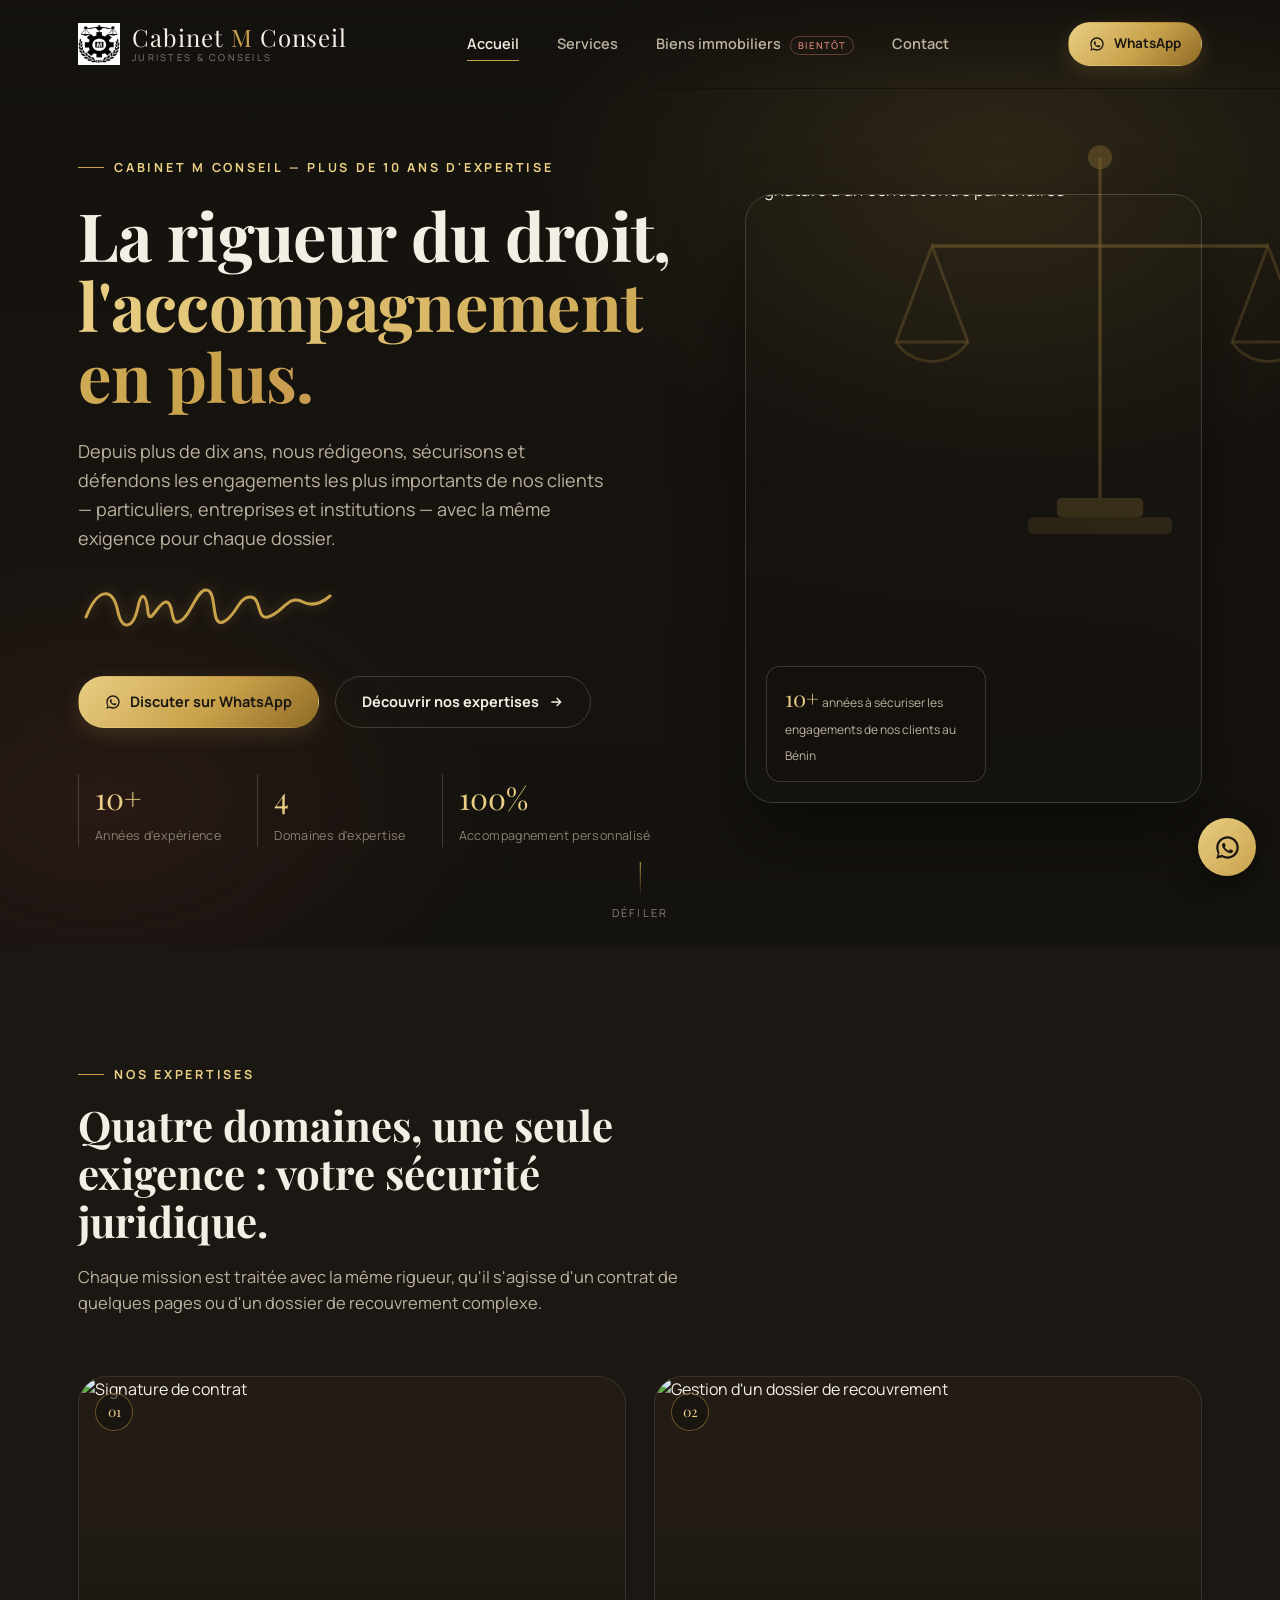
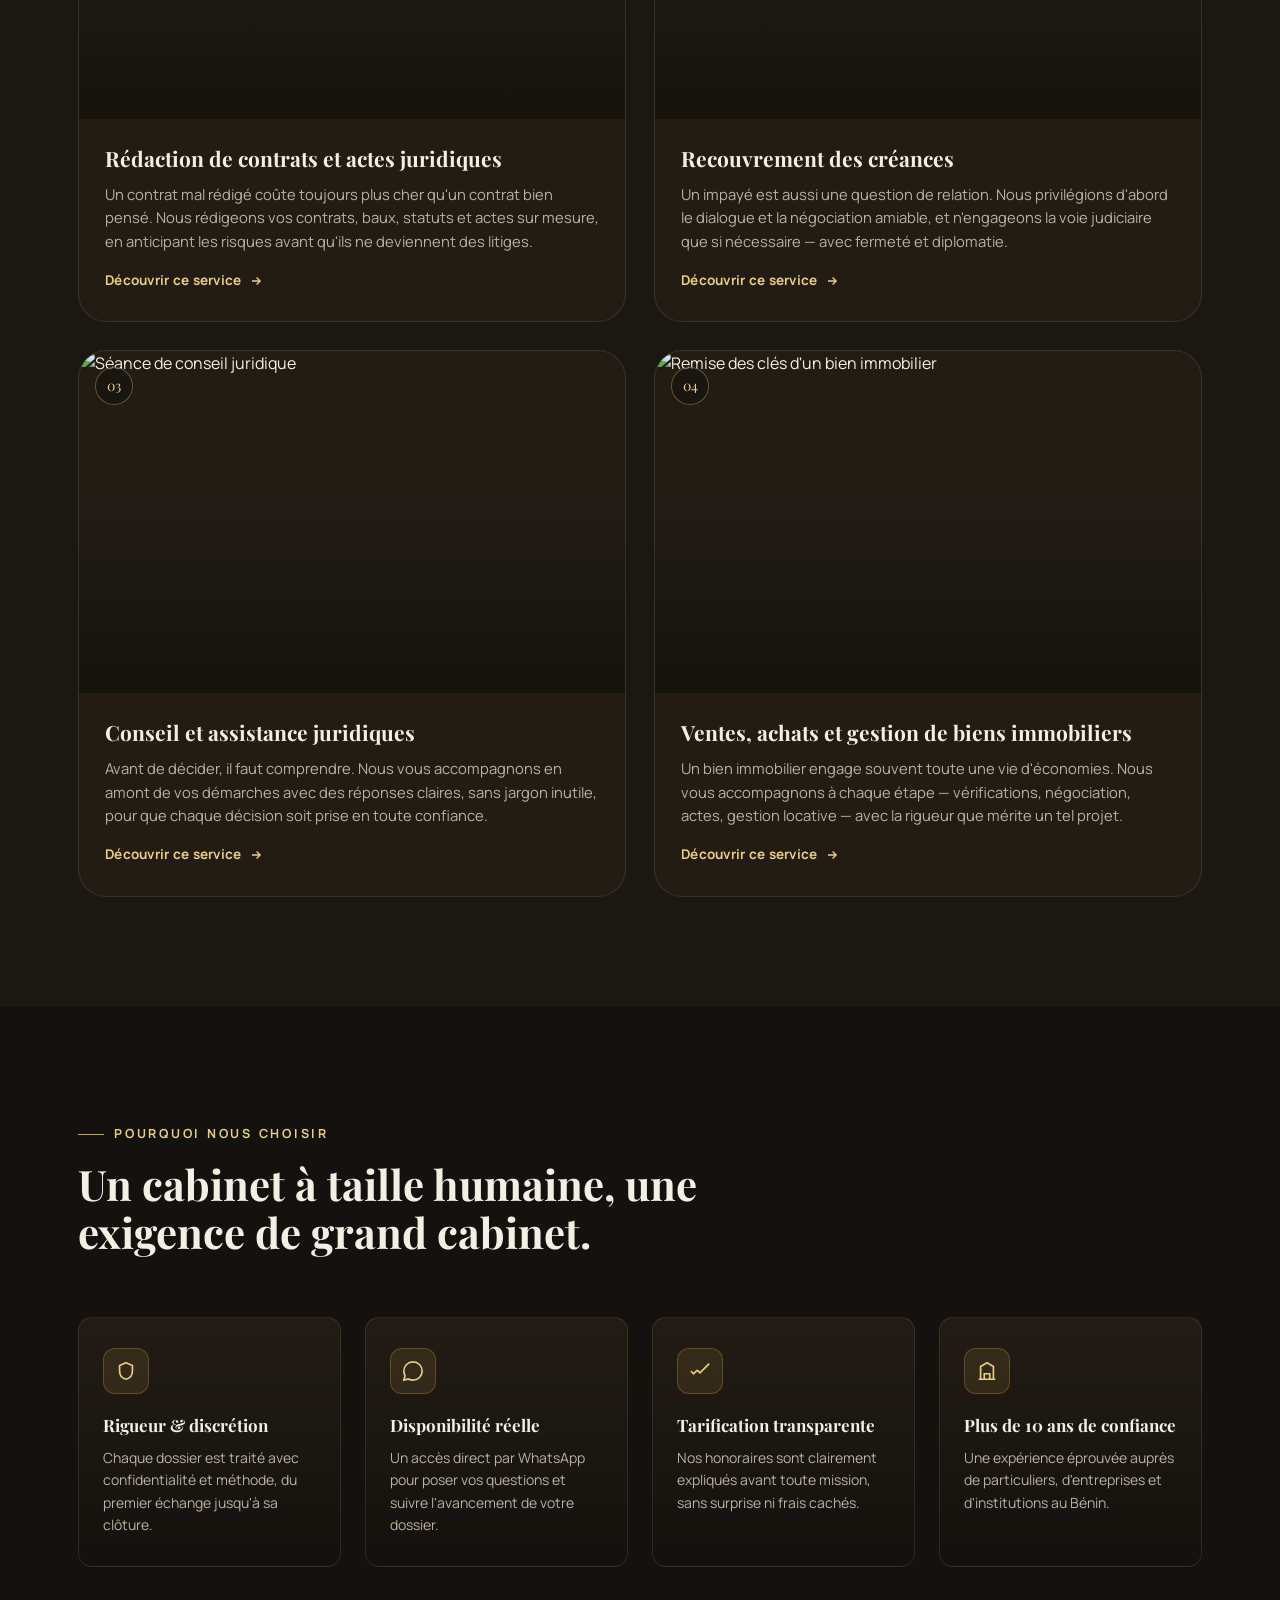
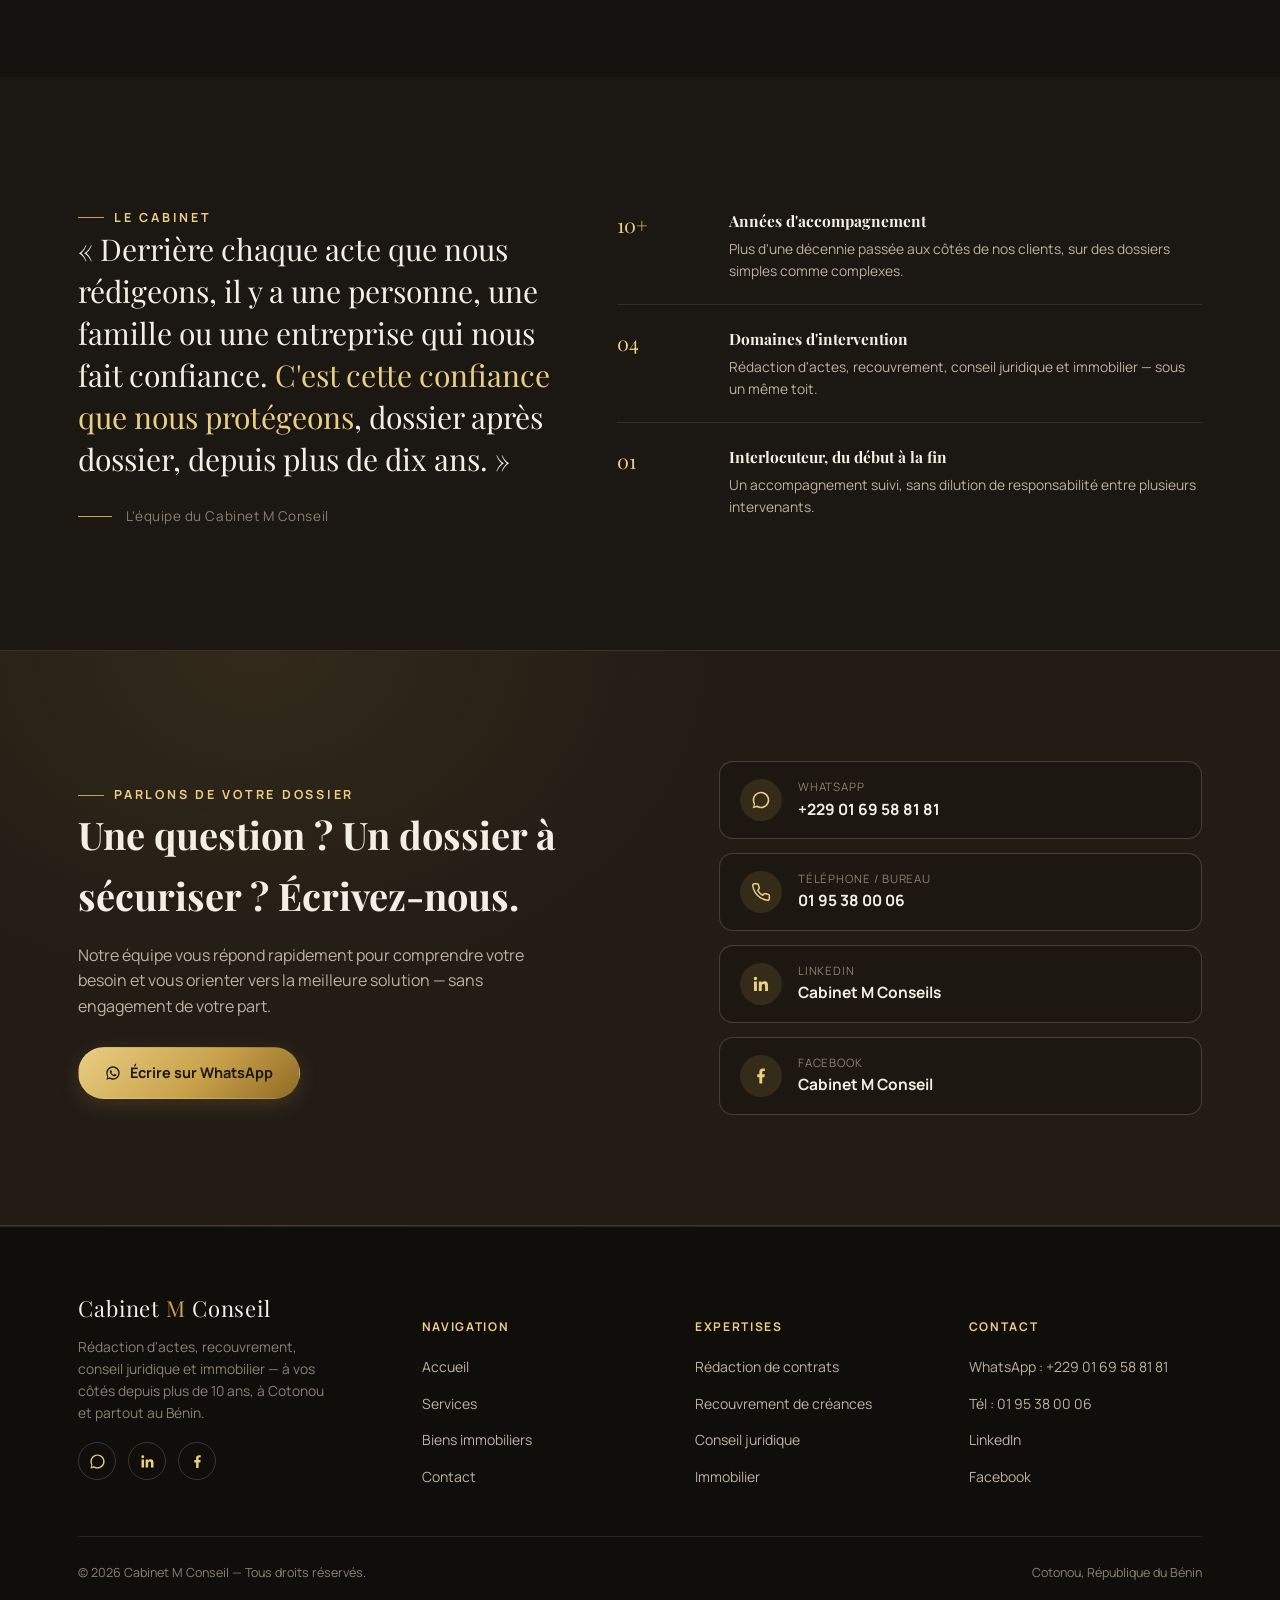
==== commit e99110cd: "fix:date of fundation update" ====
--- a/index.html
+++ b/index.html
@@ -21,7 +21,7 @@
       <img src="images/logo.jpeg" alt="Cabinet M Conseil" onerror="this.style.display='none';">
       <div class="brand-fallback">
         <span class="m">Cabinet <em>M</em> Conseil</span>
-        <small>Juristes &amp; conseils depuis 2014</small>
+        <small>Juristes &amp; conseils</small>
       </div>
     </a>
 
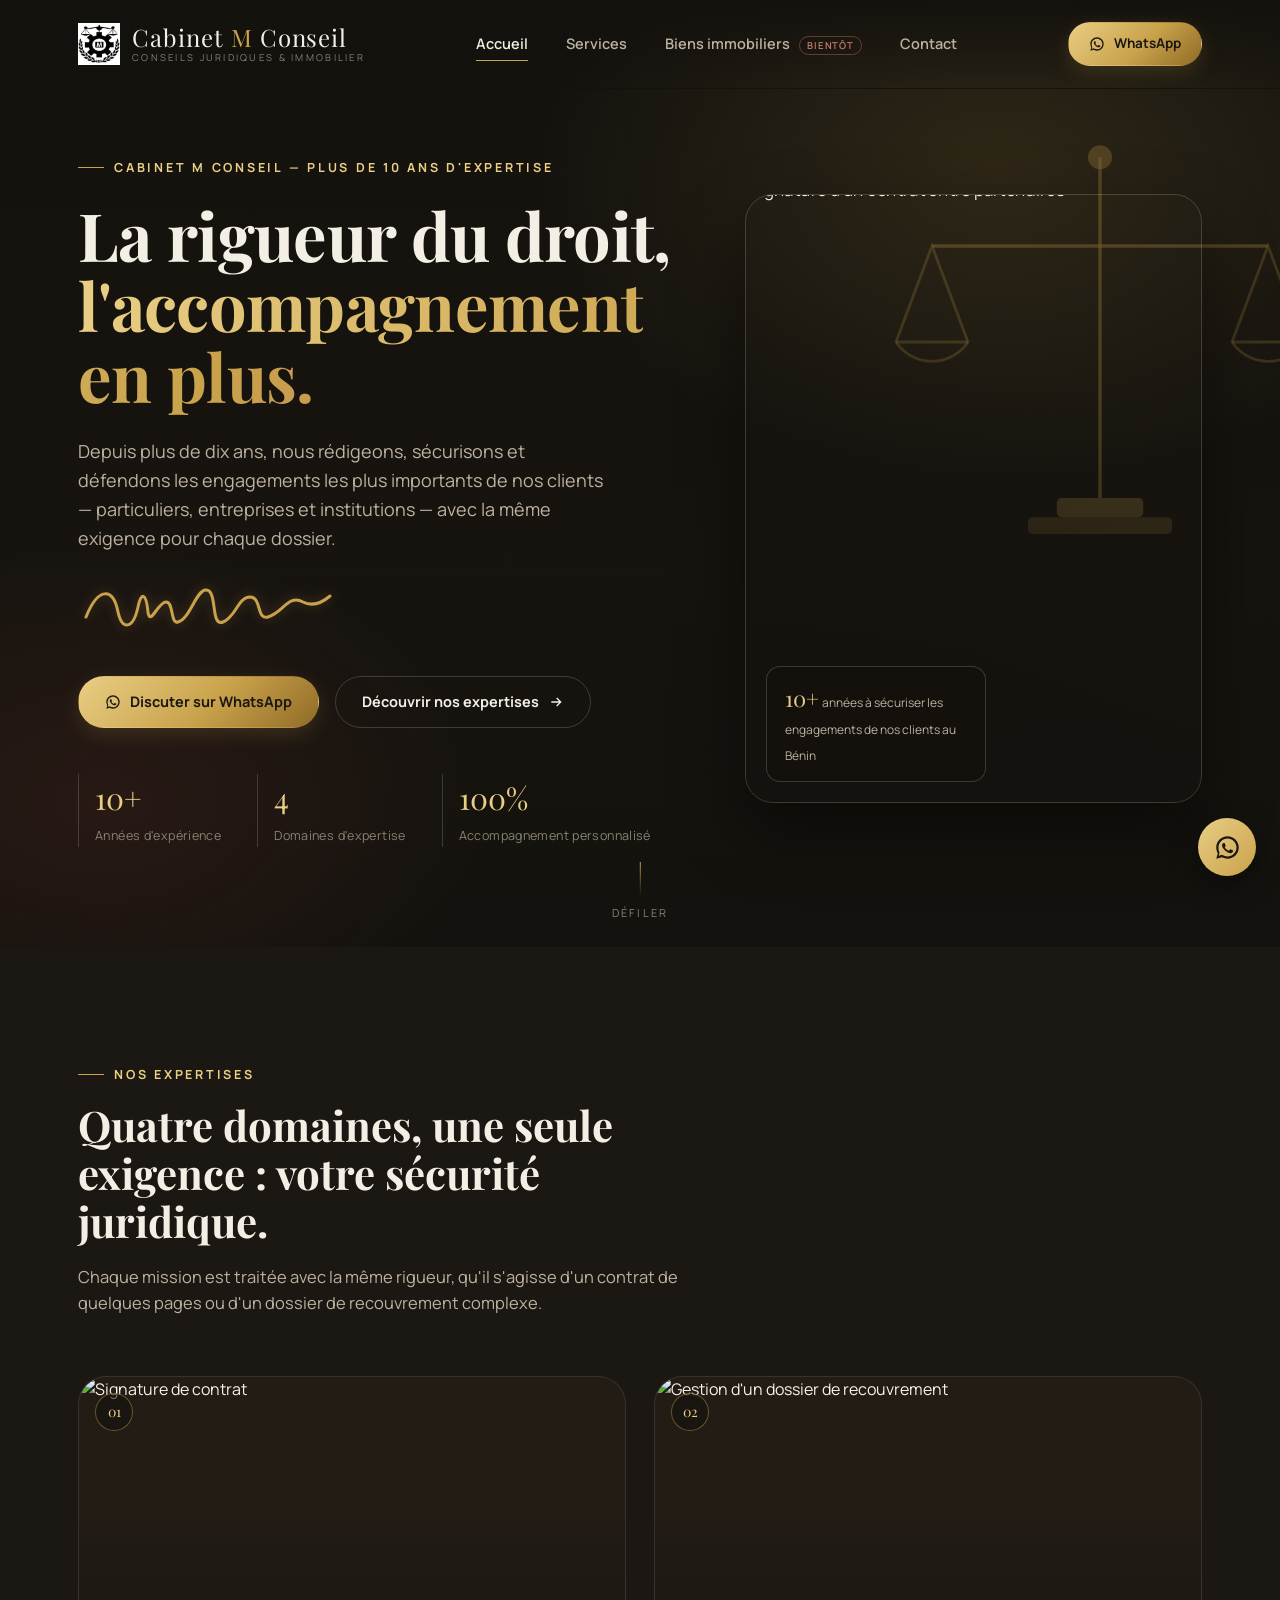
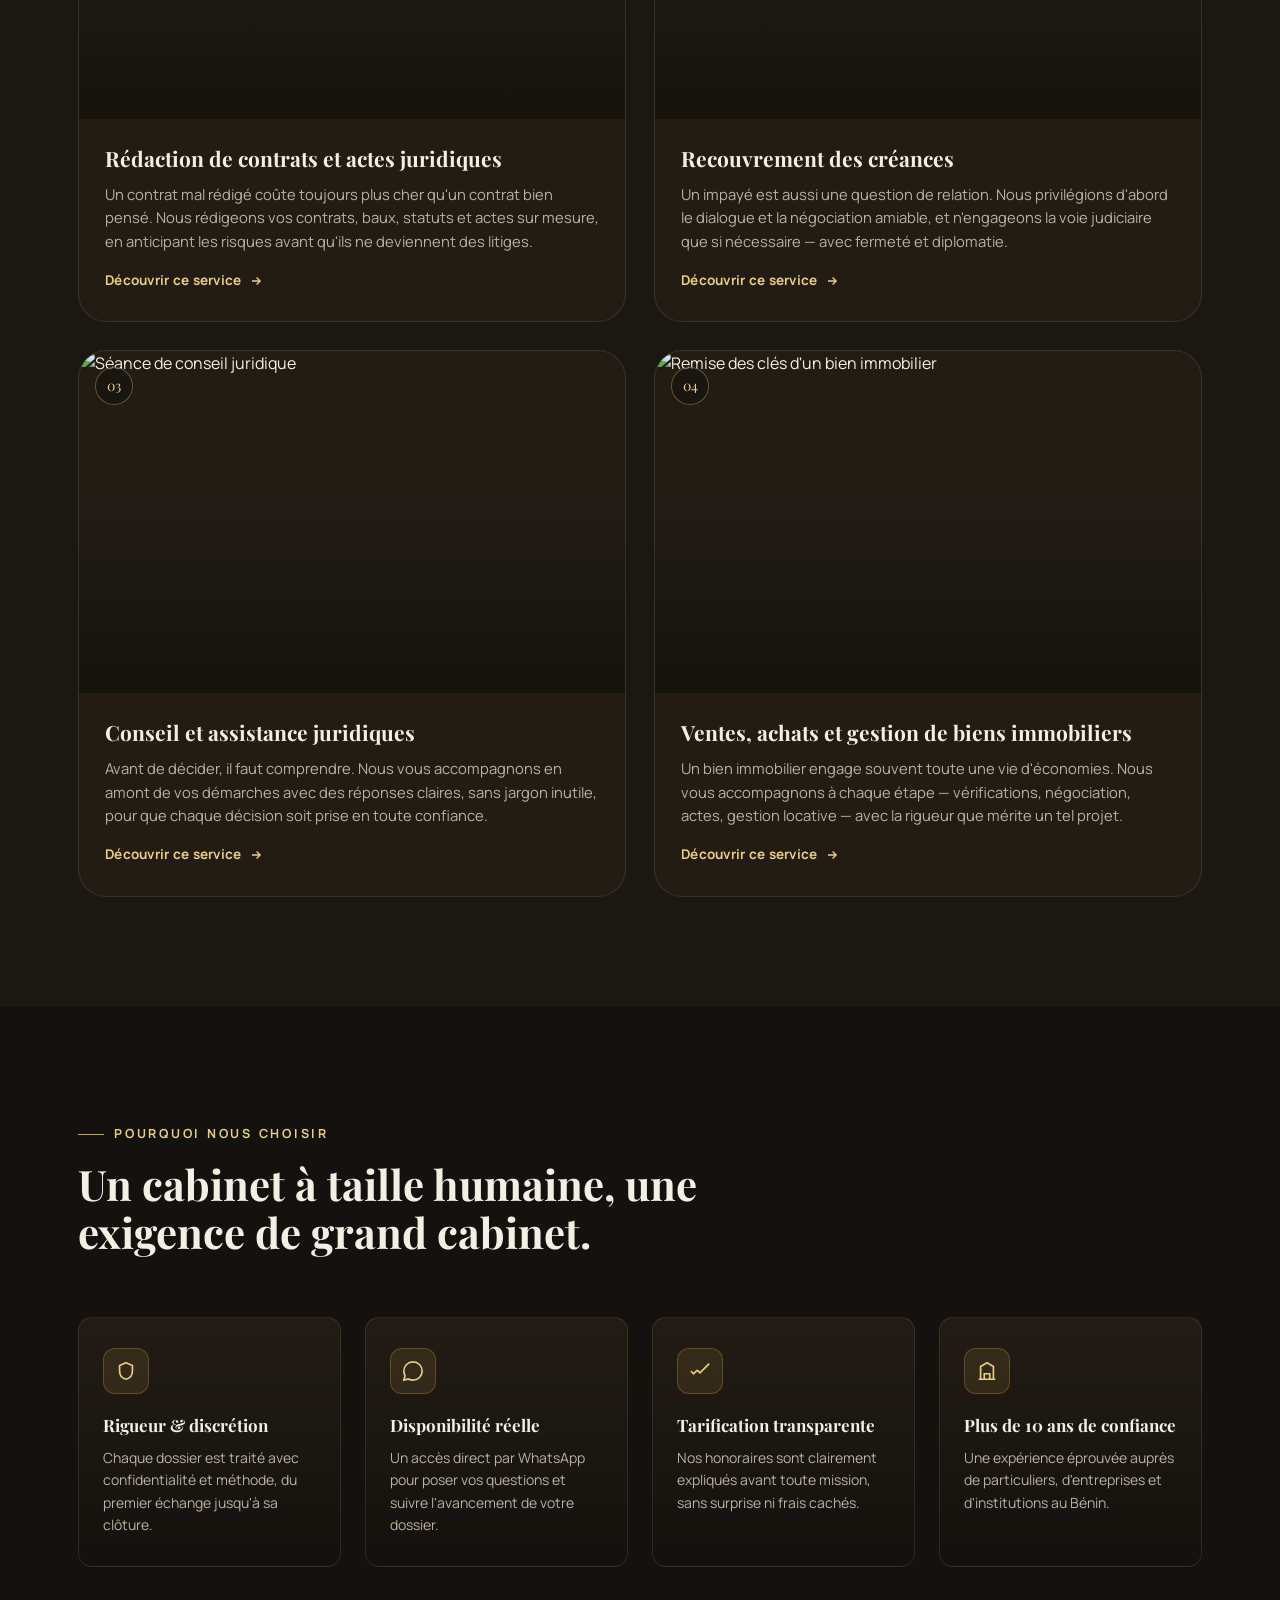
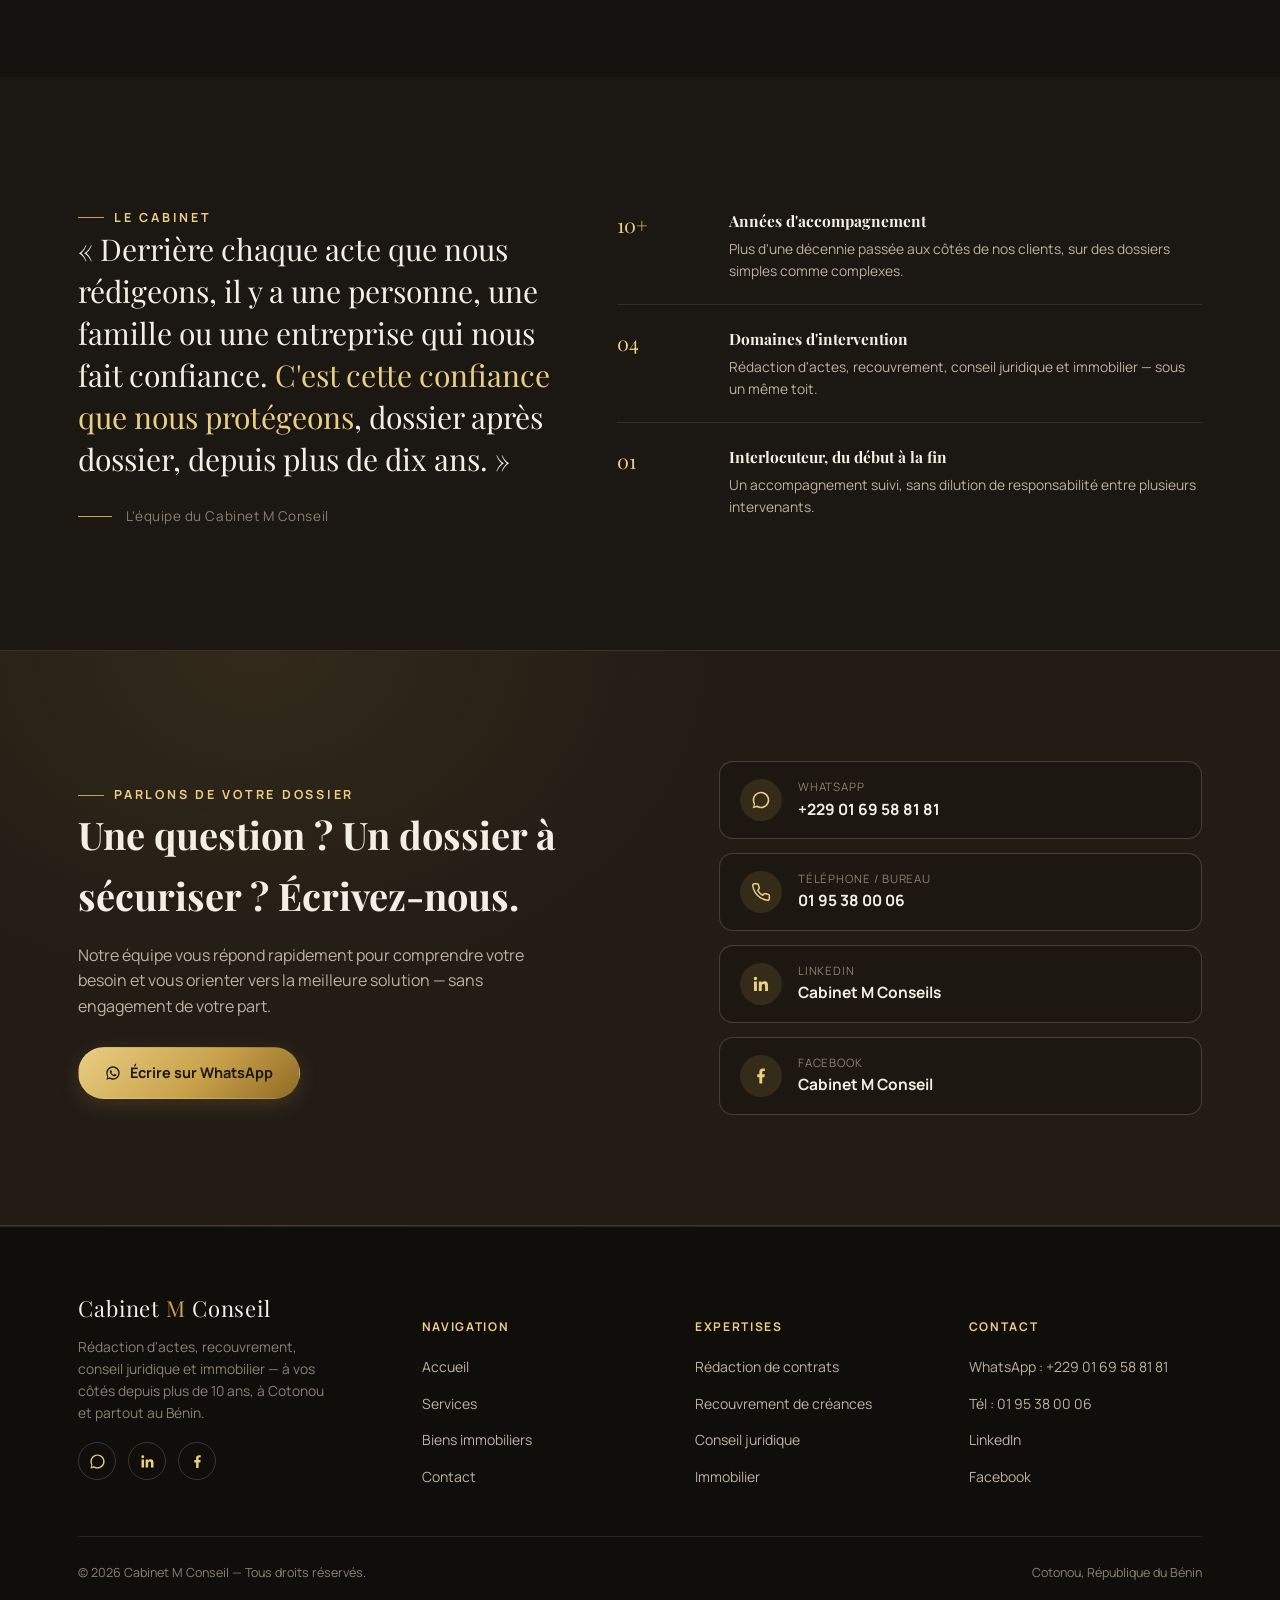
==== commit be90ab3a: "fix:slogan update" ====
--- a/index.html
+++ b/index.html
@@ -21,7 +21,7 @@
       <img src="images/logo.jpeg" alt="Cabinet M Conseil" onerror="this.style.display='none';">
       <div class="brand-fallback">
         <span class="m">Cabinet <em>M</em> Conseil</span>
-        <small>Juristes &amp; conseils</small>
+        <small>conseils juridiques &amp; immobilier</small>
       </div>
     </a>
 
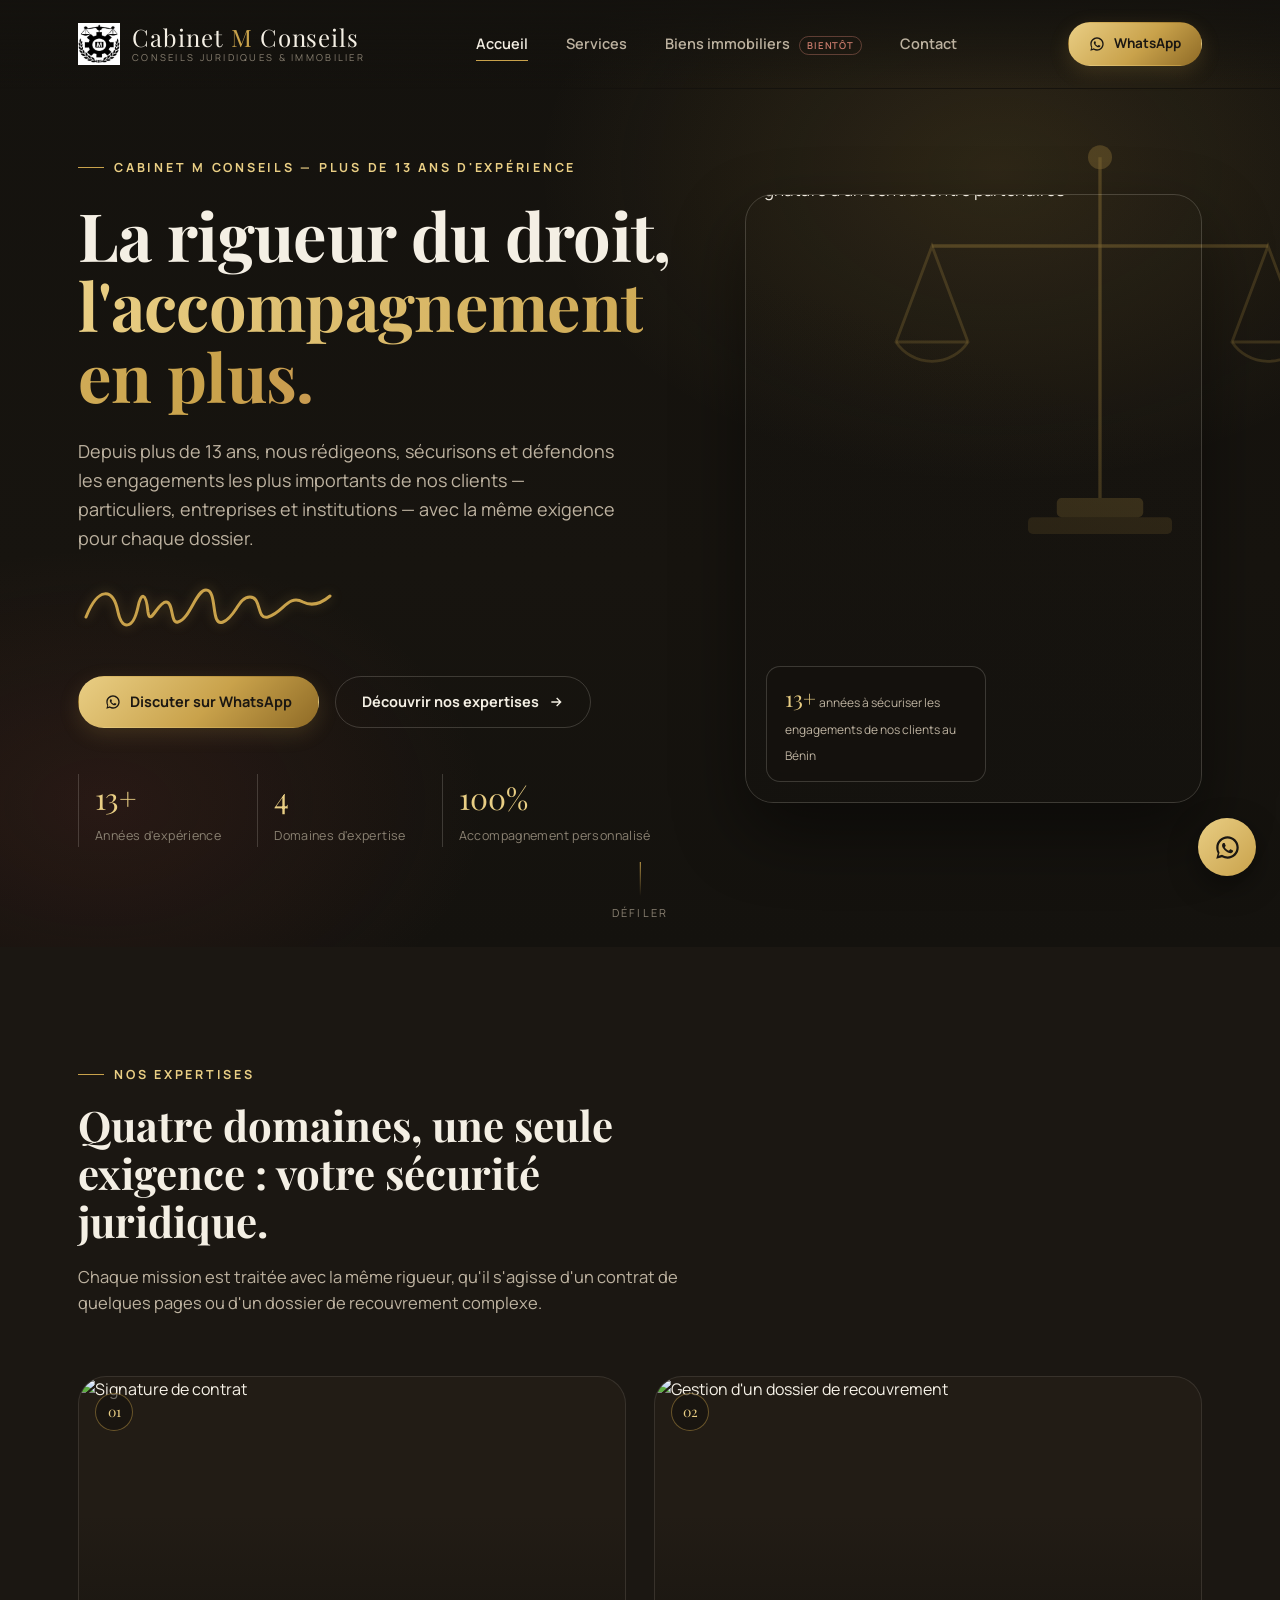
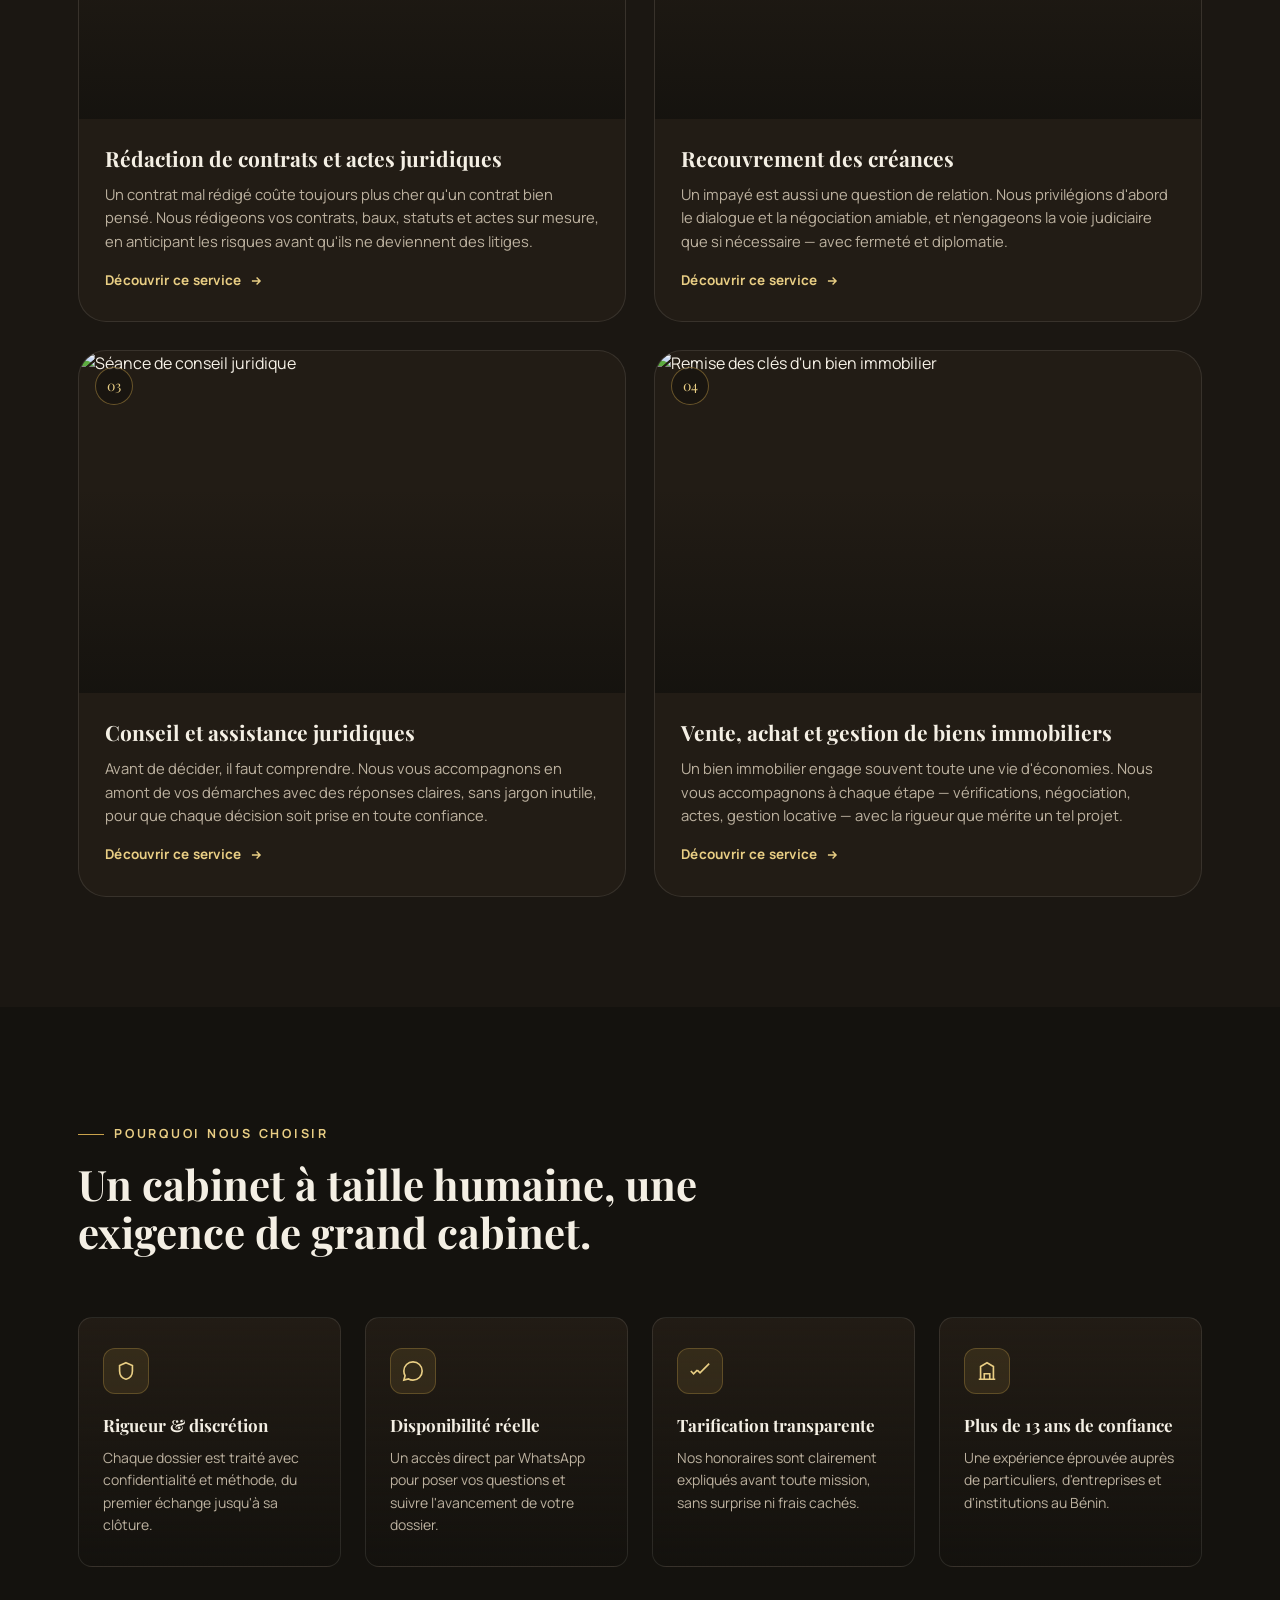
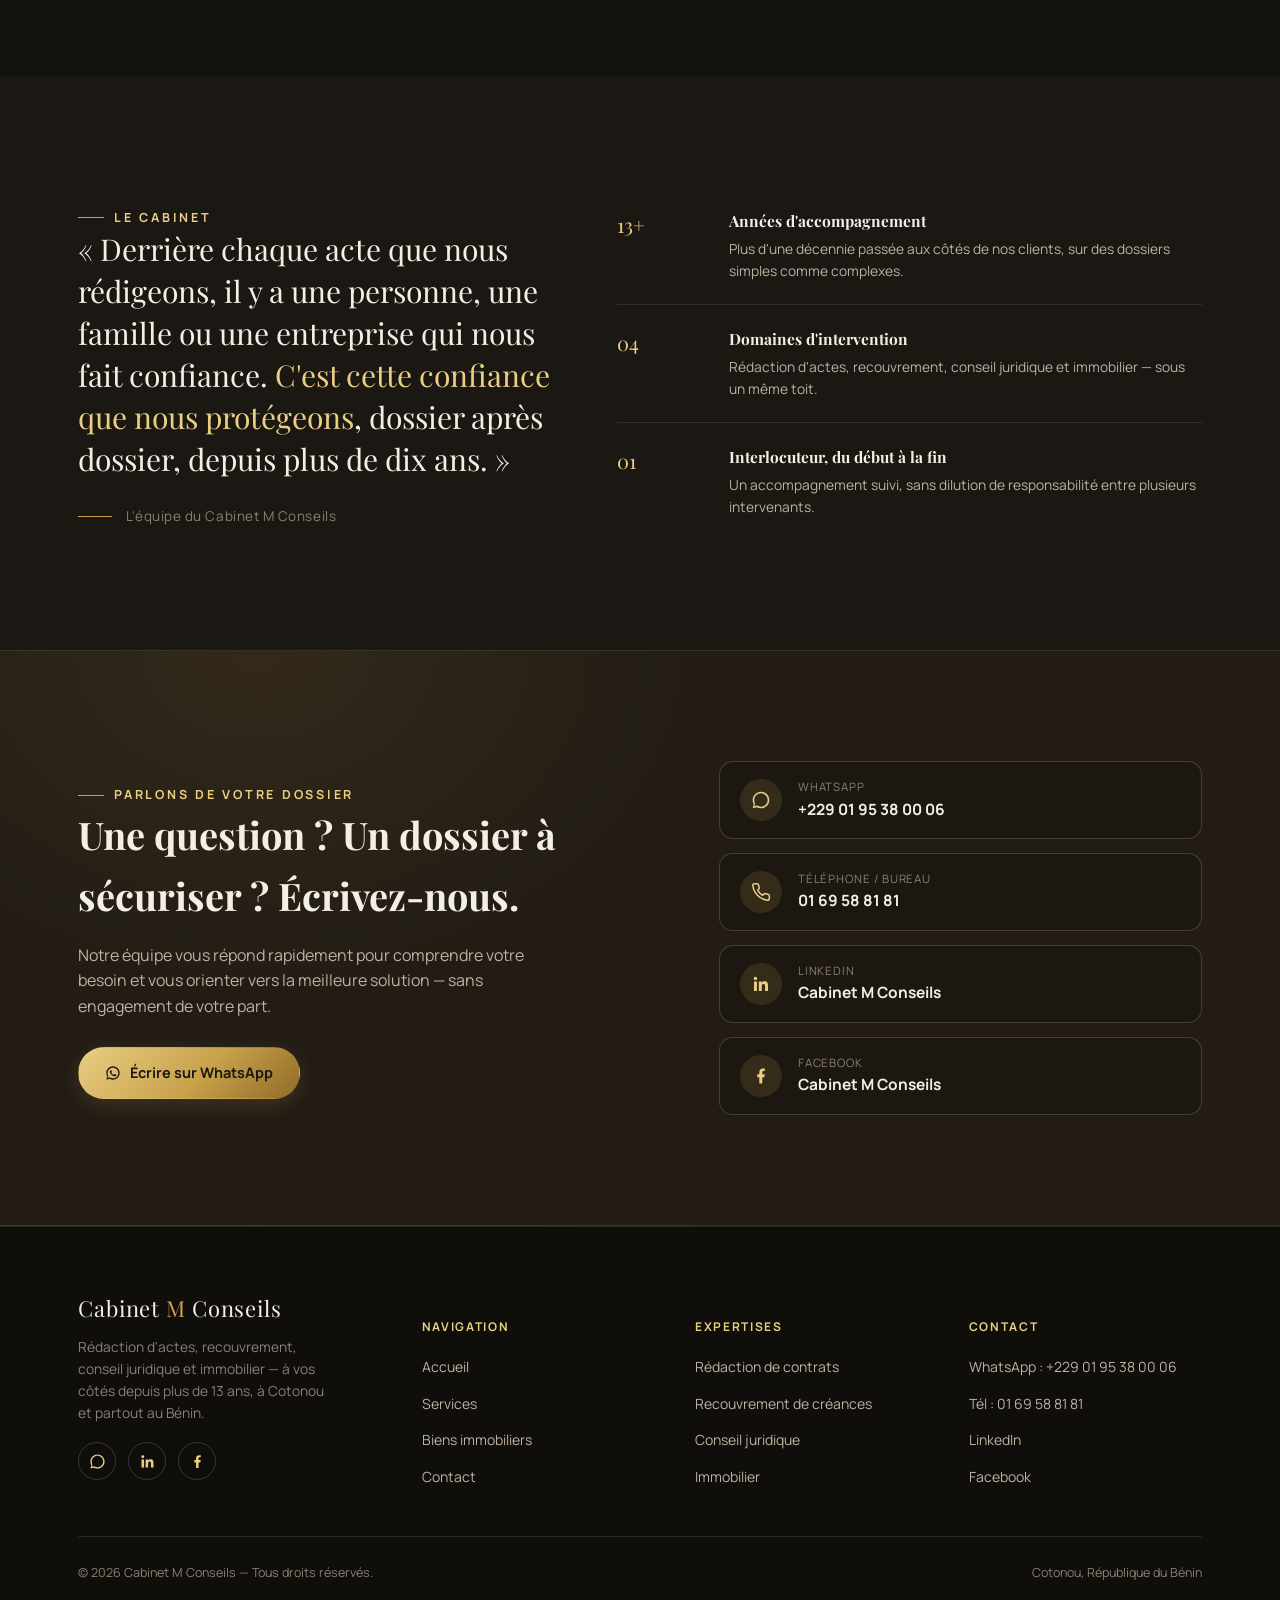
==== commit 0d980502: "color change  tel number" ====
--- a/index.html
+++ b/index.html
@@ -3,8 +3,8 @@
 <head>
 <meta charset="UTF-8">
 <meta name="viewport" content="width=device-width, initial-scale=1.0">
-<title>Cabinet M Conseil — Rédaction d'actes, recouvrement, conseil juridique & immobilier</title>
-<meta name="description" content="Cabinet M Conseil : plus de 10 ans d'expertise en rédaction de contrats, recouvrement de créances, conseil juridique et gestion de biens immobiliers.">
+<title>Cabinet M Conseils — Rédaction d'actes, recouvrement, conseil juridique & immobilier</title>
+<meta name="description" content="Cabinet M Conseils : plus de 13 ans d'expérience en rédaction de contrats, recouvrement de créances, conseil juridique et gestion de biens immobiliers.">
 <link rel="preconnect" href="https://fonts.googleapis.com">
 <link rel="preconnect" href="https://fonts.gstatic.com" crossorigin>
 <link href="https://fonts.googleapis.com/css2?family=Playfair+Display:wght@600;700;800&family=Manrope:wght@400;500;600;700;800&display=swap" rel="stylesheet">
@@ -18,10 +18,10 @@
 <header class="site-header">
   <div class="container header-inner">
     <a href="index.html" class="brand">
-      <img src="images/logo.jpeg" alt="Cabinet M Conseil" onerror="this.style.display='none';">
+      <img src="images/logo.jpeg" alt="Cabinet M Conseils" onerror="this.style.display='none';">
       <div class="brand-fallback">
-        <span class="m">Cabinet <em>M</em> Conseil</span>
-        <small>conseils juridiques &amp; immobilier</small>
+        <span class="m">Cabinet <em>M</em> Conseils</span>
+        <small>Conseils juridiques &amp; immobilier</small>
       </div>
     </a>
 
@@ -33,7 +33,7 @@
     </nav>
 
     <div class="header-cta">
-      <a href="#" data-wa-msg="Bonjour Cabinet M Conseil, je souhaite obtenir des renseignements." class="btn btn-gold btn-sm desktop-only">
+      <a href="#" data-wa-msg="Bonjour Cabinet M Conseils, je souhaite obtenir des renseignements." class="btn btn-gold btn-sm desktop-only">
         <svg viewBox="0 0 24 24" fill="currentColor"><path d="M12 2C6.48 2 2 6.48 2 12c0 1.85.5 3.58 1.36 5.07L2 22l5.1-1.34A9.94 9.94 0 0 0 12 22c5.52 0 10-4.48 10-10S17.52 2 12 2zm0 18c-1.65 0-3.2-.46-4.52-1.26l-.32-.19-3.03.8.81-2.95-.21-.3A7.94 7.94 0 0 1 4 12c0-4.41 3.59-8 8-8s8 3.59 8 8-3.59 8-8 8zm4.4-5.6c-.24-.12-1.43-.7-1.65-.79-.22-.08-.38-.12-.54.12-.16.24-.62.79-.76.95-.14.16-.28.18-.52.06-.24-.12-1.01-.37-1.92-1.19-.71-.63-1.19-1.42-1.33-1.66-.14-.24-.01-.37.11-.49.11-.11.24-.28.36-.42.12-.14.16-.24.24-.4.08-.16.04-.3-.02-.42-.06-.12-.54-1.3-.74-1.78-.2-.47-.4-.4-.54-.41h-.46c-.16 0-.42.06-.64.3-.22.24-.84.82-.84 2s.86 2.32.98 2.48c.12.16 1.7 2.6 4.12 3.64.58.25 1.03.4 1.38.51.58.18 1.11.16 1.53.1.47-.07 1.43-.58 1.63-1.15.2-.57.2-1.05.14-1.15-.06-.1-.22-.16-.46-.28z"/></svg>
         WhatsApp
       </a>
@@ -48,7 +48,7 @@
   <a href="services.html">Services</a>
   <a href="immobilier.html">Biens immobiliers</a>
   <a href="index.html#contact">Contact</a>
-  <a href="#" data-wa-msg="Bonjour Cabinet M Conseil, je souhaite obtenir des renseignements." class="btn btn-gold">Écrire sur WhatsApp</a>
+  <a href="#" data-wa-msg="Bonjour Cabinet M Conseils, je souhaite obtenir des renseignements." class="btn btn-gold">Écrire sur WhatsApp</a>
 </div>
 
 <!-- ============ HERO ============ -->
@@ -68,9 +68,9 @@
 
   <div class="container hero-inner">
     <div>
-      <div class="eyebrow hero-eyebrow">Cabinet M Conseil — Plus de 10 ans d'expertise</div>
+      <div class="eyebrow hero-eyebrow">Cabinet M Conseils — Plus de 13 ans d'expérience</div>
       <h1>La rigueur du droit,<br><span class="grad">l'accompagnement en plus.</span></h1>
-      <p class="hero-sub">Depuis plus de dix ans, nous rédigeons, sécurisons et défendons les engagements les plus importants de nos clients — particuliers, entreprises et institutions — avec la même exigence pour chaque dossier.</p>
+      <p class="hero-sub">Depuis plus de 13 ans, nous rédigeons, sécurisons et défendons les engagements les plus importants de nos clients — particuliers, entreprises et institutions — avec la même exigence pour chaque dossier.</p>
 
       <div class="signature-wrap" aria-hidden="true">
         <svg viewBox="0 0 260 70">
@@ -79,7 +79,7 @@
       </div>
 
       <div class="hero-ctas">
-        <a href="#" data-wa-msg="Bonjour Cabinet M Conseil, je souhaite prendre contact." class="btn btn-gold">
+        <a href="#" data-wa-msg="Bonjour Cabinet M Conseils, je souhaite prendre contact." class="btn btn-gold">
           <svg viewBox="0 0 24 24" fill="currentColor"><path d="M12 2C6.48 2 2 6.48 2 12c0 1.85.5 3.58 1.36 5.07L2 22l5.1-1.34A9.94 9.94 0 0 0 12 22c5.52 0 10-4.48 10-10S17.52 2 12 2zm0 18c-1.65 0-3.2-.46-4.52-1.26l-.32-.19-3.03.8.81-2.95-.21-.3A7.94 7.94 0 0 1 4 12c0-4.41 3.59-8 8-8s8 3.59 8 8-3.59 8-8 8zm4.4-5.6c-.24-.12-1.43-.7-1.65-.79-.22-.08-.38-.12-.54.12-.16.24-.62.79-.76.95-.14.16-.28.18-.52.06-.24-.12-1.01-.37-1.92-1.19-.71-.63-1.19-1.42-1.33-1.66-.14-.24-.01-.37.11-.49.11-.11.24-.28.36-.42.12-.14.16-.24.24-.4.08-.16.04-.3-.02-.42-.06-.12-.54-1.3-.74-1.78-.2-.47-.4-.4-.54-.41h-.46c-.16 0-.42.06-.64.3-.22.24-.84.82-.84 2s.86 2.32.98 2.48c.12.16 1.7 2.6 4.12 3.64.58.25 1.03.4 1.38.51.58.18 1.11.16 1.53.1.47-.07 1.43-.58 1.63-1.15.2-.57.2-1.05.14-1.15-.06-.1-.22-.16-.46-.28z"/></svg>
           Discuter sur WhatsApp
         </a>
@@ -90,7 +90,7 @@
       </div>
 
       <div class="hero-stats">
-        <div class="stat"><span class="num" data-count="10+">0</span><span class="lbl">Années d'expérience</span></div>
+        <div class="stat"><span class="num" data-count="13+">0</span><span class="lbl">Années d'expérience</span></div>
         <div class="stat"><span class="num" data-count="4">0</span><span class="lbl">Domaines d'expertise</span></div>
         <div class="stat"><span class="num" data-count="100%">0</span><span class="lbl">Accompagnement personnalisé</span></div>
       </div>
@@ -103,7 +103,7 @@
            sizes="(max-width: 980px) 100vw, 40vw"
            loading="eager" alt="Signature d'un contrat entre partenaires">
       <div class="hero-art-badge">
-        <span class="num">10+</span>
+        <span class="num">13+</span>
         <span class="txt">années à sécuriser les engagements de nos clients au Bénin</span>
       </div>
     </div>
@@ -176,7 +176,7 @@
                sizes="(max-width:980px) 100vw, 45vw" loading="lazy" alt="Remise des clés d'un bien immobilier">
         </div>
         <div class="service-body">
-          <h3>Ventes, achats et gestion de biens immobiliers</h3>
+          <h3>Vente, achat et gestion de biens immobiliers</h3>
           <p>Un bien immobilier engage souvent toute une vie d'économies. Nous vous accompagnons à chaque étape — vérifications, négociation, actes, gestion locative — avec la rigueur que mérite un tel projet.</p>
           <a href="immobilier.html" class="service-link">Découvrir ce service <svg viewBox="0 0 24 24" fill="none" stroke="currentColor" stroke-width="2.4"><path d="M5 12h14M13 6l6 6-6 6"/></svg></a>
         </div>
@@ -211,7 +211,7 @@
       </div>
       <div class="why-item reveal" style="--i:3">
         <div class="why-icon"><svg viewBox="0 0 24 24" fill="none" stroke="currentColor" stroke-width="1.8"><path d="M3 21h18M5 21V7l7-4 7 4v14M9 21v-6h6v6"/></svg></div>
-        <h4>Plus de 10 ans de confiance</h4>
+        <h4>Plus de 13 ans de confiance</h4>
         <p>Une expérience éprouvée auprès de particuliers, d'entreprises et d'institutions au Bénin.</p>
       </div>
     </div>
@@ -226,13 +226,13 @@
       <p class="about-quote">« Derrière chaque acte que nous rédigeons, il y a une personne, une famille ou une entreprise qui nous fait confiance. <em>C'est cette confiance que nous protégeons</em>, dossier après dossier, depuis plus de dix ans. »</p>
       <div class="about-signoff">
         <span class="dash"></span>
-        <span>L'équipe du Cabinet M Conseil</span>
+        <span>L'équipe du Cabinet M Conseils</span>
       </div>
     </div>
 
     <div class="timeline reveal">
       <div class="timeline-item">
-        <span class="yr">10+</span>
+        <span class="yr">13+</span>
         <div>
           <h4>Années d'accompagnement</h4>
           <p>Plus d'une décennie passée aux côtés de nos clients, sur des dossiers simples comme complexes.</p>
@@ -263,7 +263,7 @@
       <div class="eyebrow">Parlons de votre dossier</div>
       <h2>Une question ? Un dossier à sécuriser ? Écrivez-nous.</h2>
       <p>Notre équipe vous répond rapidement pour comprendre votre besoin et vous orienter vers la meilleure solution — sans engagement de votre part.</p>
-      <a href="#" data-wa-msg="Bonjour Cabinet M Conseil, je souhaite prendre contact." class="btn btn-gold">
+      <a href="#" data-wa-msg="Bonjour Cabinet M Conseils, je souhaite prendre contact." class="btn btn-gold">
         <svg viewBox="0 0 24 24" fill="currentColor"><path d="M12 2C6.48 2 2 6.48 2 12c0 1.85.5 3.58 1.36 5.07L2 22l5.1-1.34A9.94 9.94 0 0 0 12 22c5.52 0 10-4.48 10-10S17.52 2 12 2zm0 18c-1.65 0-3.2-.46-4.52-1.26l-.32-.19-3.03.8.81-2.95-.21-.3A7.94 7.94 0 0 1 4 12c0-4.41 3.59-8 8-8s8 3.59 8 8-3.59 8-8 8zm4.4-5.6c-.24-.12-1.43-.7-1.65-.79-.22-.08-.38-.12-.54.12-.16.24-.62.79-.76.95-.14.16-.28.18-.52.06-.24-.12-1.01-.37-1.92-1.19-.71-.63-1.19-1.42-1.33-1.66-.14-.24-.01-.37.11-.49.11-.11.24-.28.36-.42.12-.14.16-.24.24-.4.08-.16.04-.3-.02-.42-.06-.12-.54-1.3-.74-1.78-.2-.47-.4-.4-.54-.41h-.46c-.16 0-.42.06-.64.3-.22.24-.84.82-.84 2s.86 2.32.98 2.48c.12.16 1.7 2.6 4.12 3.64.58.25 1.03.4 1.38.51.58.18 1.11.16 1.53.1.47-.07 1.43-.58 1.63-1.15.2-.57.2-1.05.14-1.15-.06-.1-.22-.16-.46-.28z"/></svg>
         Écrire sur WhatsApp
       </a>
@@ -272,11 +272,11 @@
     <div class="contact-methods reveal">
       <a href="#" data-wa class="contact-method">
         <span class="ic"><svg viewBox="0 0 24 24" fill="currentColor"><path d="M12 2C6.48 2 2 6.48 2 12c0 1.85.5 3.58 1.36 5.07L2 22l5.1-1.34A9.94 9.94 0 0 0 12 22c5.52 0 10-4.48 10-10S17.52 2 12 2z" opacity="0"/><path d="M12 2C6.48 2 2 6.48 2 12c0 1.85.5 3.58 1.36 5.07L2 22l5.1-1.34A9.94 9.94 0 0 0 12 22c5.52 0 10-4.48 10-10S17.52 2 12 2zm0 18c-1.65 0-3.2-.46-4.52-1.26l-.32-.19-3.03.8.81-2.95-.21-.3A7.94 7.94 0 0 1 4 12c0-4.41 3.59-8 8-8s8 3.59 8 8-3.59 8-8 8z"/></svg></span>
-        <span class="meta"><small>WhatsApp</small><strong>+229 01 69 58 81 81</strong></span>
+        <span class="meta"><small>WhatsApp</small><strong>+229 01 95 38 00 06</strong></span>
       </a>
       <a href="#" data-phone2 class="contact-method">
         <span class="ic"><svg viewBox="0 0 24 24" fill="none" stroke="currentColor" stroke-width="1.8"><path d="M22 16.92v3a2 2 0 0 1-2.18 2 19.79 19.79 0 0 1-8.63-3.07 19.5 19.5 0 0 1-6-6 19.79 19.79 0 0 1-3.07-8.67A2 2 0 0 1 4.11 2h3a2 2 0 0 1 2 1.72c.12.9.34 1.79.65 2.65a2 2 0 0 1-.45 2.11L8.09 9.91a16 16 0 0 0 6 6l1.43-1.43a2 2 0 0 1 2.11-.45c.86.31 1.75.53 2.65.65A2 2 0 0 1 22 16.92z"/></svg></span>
-        <span class="meta"><small>Téléphone / Bureau</small><strong>01 95 38 00 06</strong></span>
+        <span class="meta"><small>Téléphone / Bureau</small><strong>01 69 58 81 81</strong></span>
       </a>
       <a href="#" data-linkedin class="contact-method">
         <span class="ic"><svg viewBox="0 0 24 24" fill="currentColor"><path d="M20.45 20.45h-3.55v-5.57c0-1.33-.02-3.03-1.85-3.03-1.85 0-2.14 1.44-2.14 2.94v5.66H9.36V9h3.41v1.56h.05c.47-.9 1.63-1.85 3.36-1.85 3.6 0 4.27 2.37 4.27 5.45v6.29zM5.34 7.43a2.06 2.06 0 1 1 0-4.12 2.06 2.06 0 0 1 0 4.12zM7.12 20.45H3.56V9h3.56v11.45z"/></svg></span>
@@ -284,7 +284,7 @@
       </a>
       <a href="#" data-facebook class="contact-method">
         <span class="ic"><svg viewBox="0 0 24 24" fill="currentColor"><path d="M13.5 21v-7.5H16l.5-3.5h-3V7.8c0-1 .3-1.7 1.7-1.7H16.6V3.1C16.3 3.1 15.3 3 14.1 3c-2.4 0-4.1 1.5-4.1 4.2v2.8H7.5v3.5H10V21h3.5z"/></svg></span>
-        <span class="meta"><small>Facebook</small><strong>Cabinet M Conseil</strong></span>
+        <span class="meta"><small>Facebook</small><strong>Cabinet M Conseils</strong></span>
       </a>
     </div>
   </div>
@@ -295,11 +295,11 @@
   <div class="container">
     <div class="footer-grid">
       <div class="footer-brand">
-        <img src="images/logo.png" alt="Cabinet M Conseil" style="height:64px;" onerror="this.style.display='none';">
+        <img src="images/logo.png" alt="Cabinet M Conseils" style="height:64px;" onerror="this.style.display='none';">
         <div class="brand-fallback">
-          <span class="m">Cabinet <em>M</em> Conseil</span>
-        </div>
-        <p>Rédaction d'actes, recouvrement, conseil juridique et immobilier — à vos côtés depuis plus de 10 ans, à Cotonou et partout au Bénin.</p>
+          <span class="m">Cabinet <em>M</em> Conseils</span>
+        </div>
+        <p>Rédaction d'actes, recouvrement, conseil juridique et immobilier — à vos côtés depuis plus de 13 ans, à Cotonou et partout au Bénin.</p>
         <div class="footer-social">
           <a href="#" data-wa aria-label="WhatsApp"><svg viewBox="0 0 24 24" fill="var(--gold-light)"><path d="M12 2C6.48 2 2 6.48 2 12c0 1.85.5 3.58 1.36 5.07L2 22l5.1-1.34A9.94 9.94 0 0 0 12 22c5.52 0 10-4.48 10-10S17.52 2 12 2zm0 18c-1.65 0-3.2-.46-4.52-1.26l-.32-.19-3.03.8.81-2.95-.21-.3A7.94 7.94 0 0 1 4 12c0-4.41 3.59-8 8-8s8 3.59 8 8-3.59 8-8 8z"/></svg></a>
           <a href="#" data-linkedin aria-label="LinkedIn"><svg viewBox="0 0 24 24" fill="var(--gold-light)"><path d="M20.45 20.45h-3.55v-5.57c0-1.33-.02-3.03-1.85-3.03-1.85 0-2.14 1.44-2.14 2.94v5.66H9.36V9h3.41v1.56h.05c.47-.9 1.63-1.85 3.36-1.85 3.6 0 4.27 2.37 4.27 5.45v6.29zM5.34 7.43a2.06 2.06 0 1 1 0-4.12 2.06 2.06 0 0 1 0 4.12zM7.12 20.45H3.56V9h3.56v11.45z"/></svg></a>
@@ -330,8 +330,8 @@
       <div class="footer-col">
         <h5>Contact</h5>
         <ul>
-          <li><a href="#" data-wa>WhatsApp : +229 01 69 58 81 81</a></li>
-          <li><a href="#" data-phone2>Tél : 01 95 38 00 06</a></li>
+          <li><a href="#" data-wa>WhatsApp : +229 01 95 38 00 06</a></li>
+          <li><a href="#" data-phone2>Tél : 01 69 58 81 81</a></li>
           <li><a href="#" data-linkedin>LinkedIn</a></li>
           <li><a href="#" data-facebook>Facebook</a></li>
         </ul>
@@ -339,13 +339,13 @@
     </div>
 
     <div class="footer-bottom">
-      <span>© <span id="year"></span> Cabinet M Conseil — Tous droits réservés.</span>
+      <span>© <span id="year"></span> Cabinet M Conseils — Tous droits réservés.</span>
       <span>Cotonou, République du Bénin</span>
     </div>
   </div>
 </footer>
 
-<a href="#" data-wa-msg="Bonjour Cabinet M Conseil, je souhaite obtenir des renseignements." class="wa-float" aria-label="Contacter sur WhatsApp">
+<a href="#" data-wa-msg="Bonjour Cabinet M Conseils, je souhaite obtenir des renseignements." class="wa-float" aria-label="Contacter sur WhatsApp">
   <svg viewBox="0 0 24 24" fill="currentColor"><path d="M12 2C6.48 2 2 6.48 2 12c0 1.85.5 3.58 1.36 5.07L2 22l5.1-1.34A9.94 9.94 0 0 0 12 22c5.52 0 10-4.48 10-10S17.52 2 12 2zm0 18c-1.65 0-3.2-.46-4.52-1.26l-.32-.19-3.03.8.81-2.95-.21-.3A7.94 7.94 0 0 1 4 12c0-4.41 3.59-8 8-8s8 3.59 8 8-3.59 8-8 8zm4.4-5.6c-.24-.12-1.43-.7-1.65-.79-.22-.08-.38-.12-.54.12-.16.24-.62.79-.76.95-.14.16-.28.18-.52.06-.24-.12-1.01-.37-1.92-1.19-.71-.63-1.19-1.42-1.33-1.66-.14-.24-.01-.37.11-.49.11-.11.24-.28.36-.42.12-.14.16-.24.24-.4.08-.16.04-.3-.02-.42-.06-.12-.54-1.3-.74-1.78-.2-.47-.4-.4-.54-.41h-.46c-.16 0-.42.06-.64.3-.22.24-.84.82-.84 2s.86 2.32.98 2.48c.12.16 1.7 2.6 4.12 3.64.58.25 1.03.4 1.38.51.58.18 1.11.16 1.53.1.47-.07 1.43-.58 1.63-1.15.2-.57.2-1.05.14-1.15-.06-.1-.22-.16-.46-.28z"/></svg>
 </a>
 
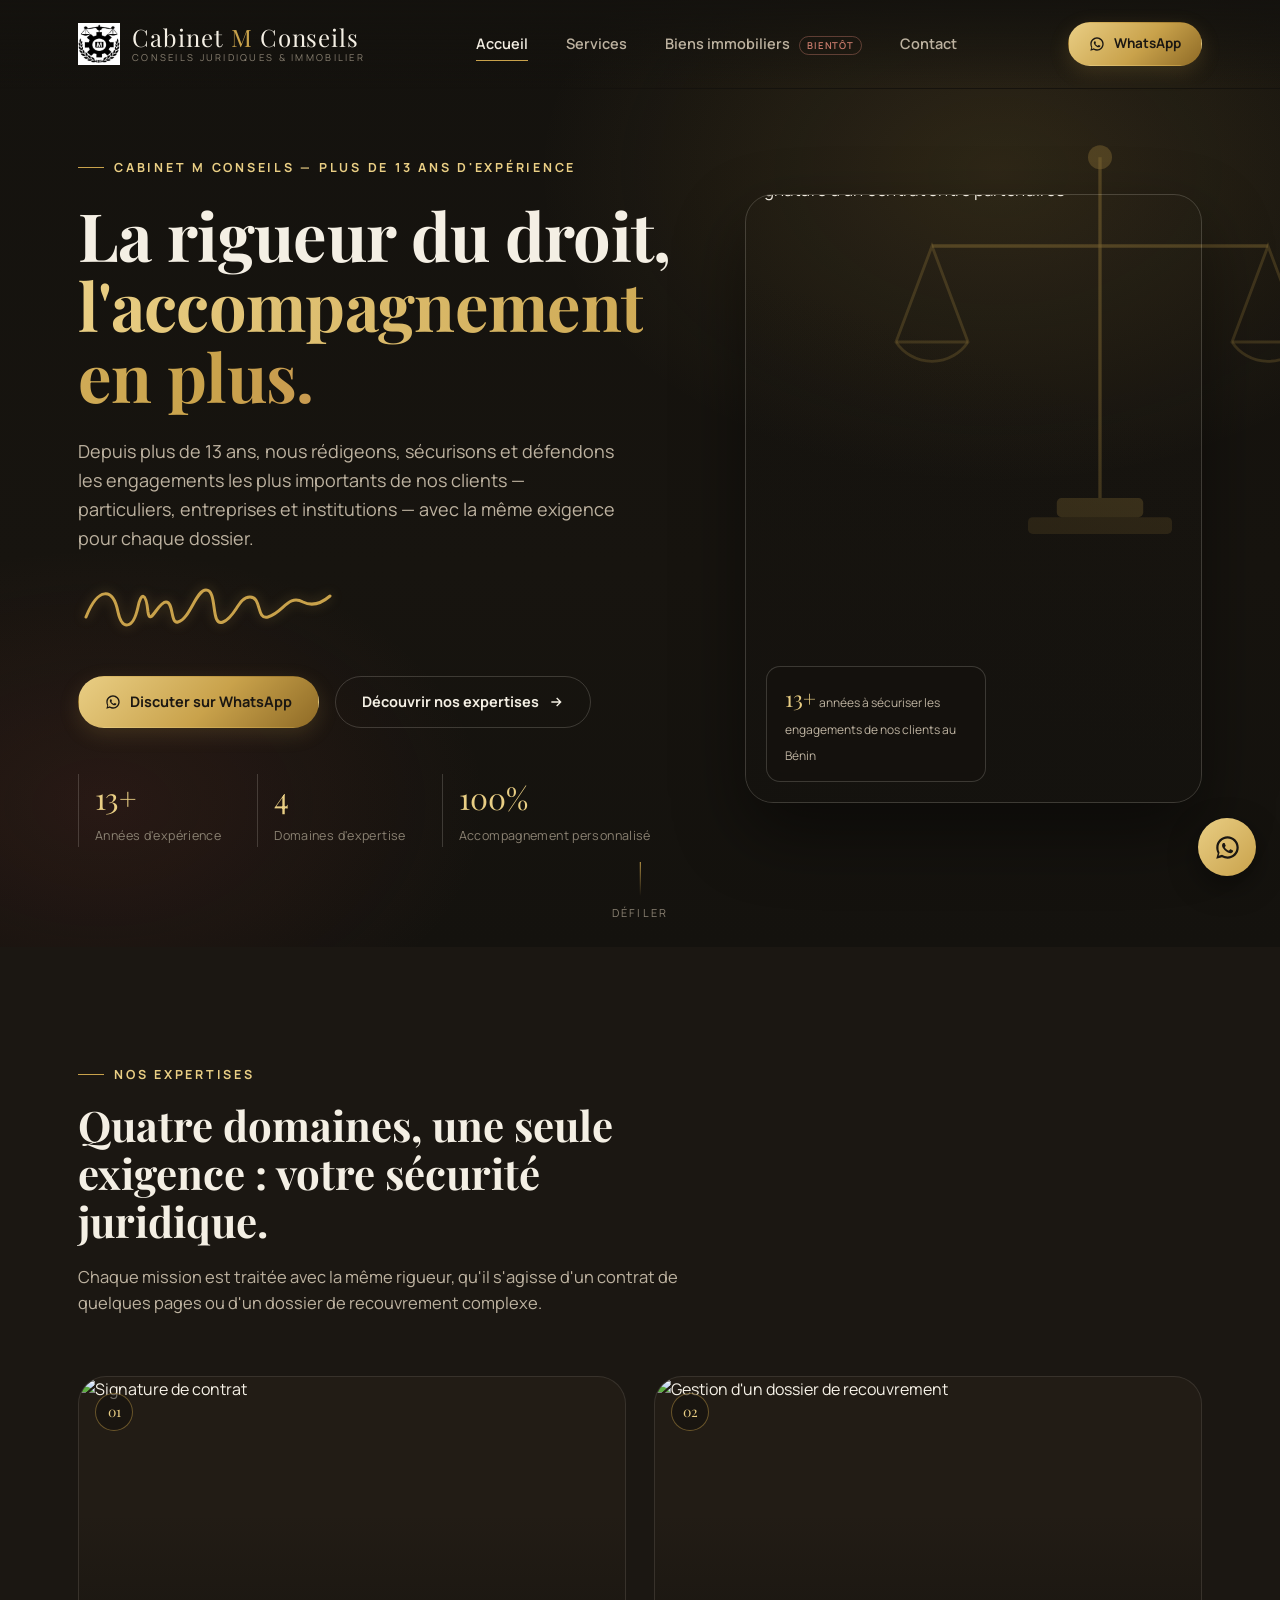
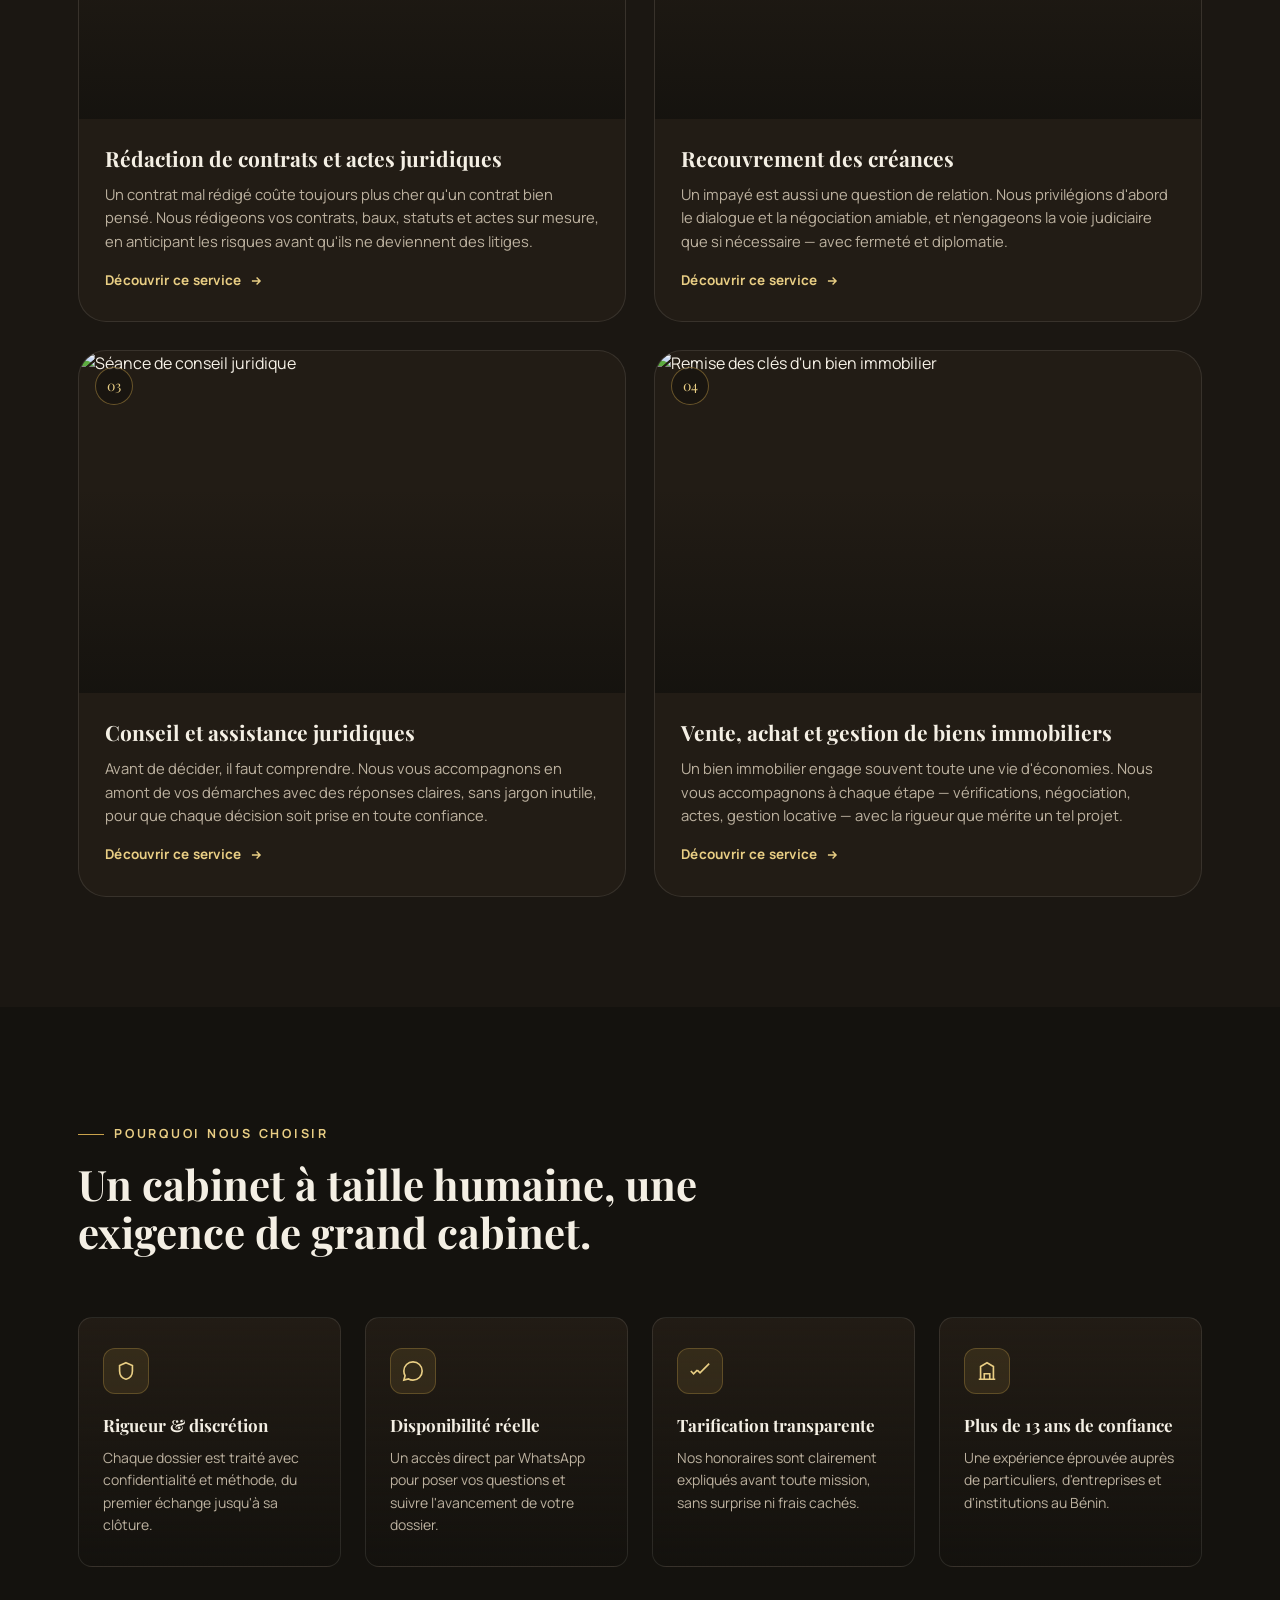
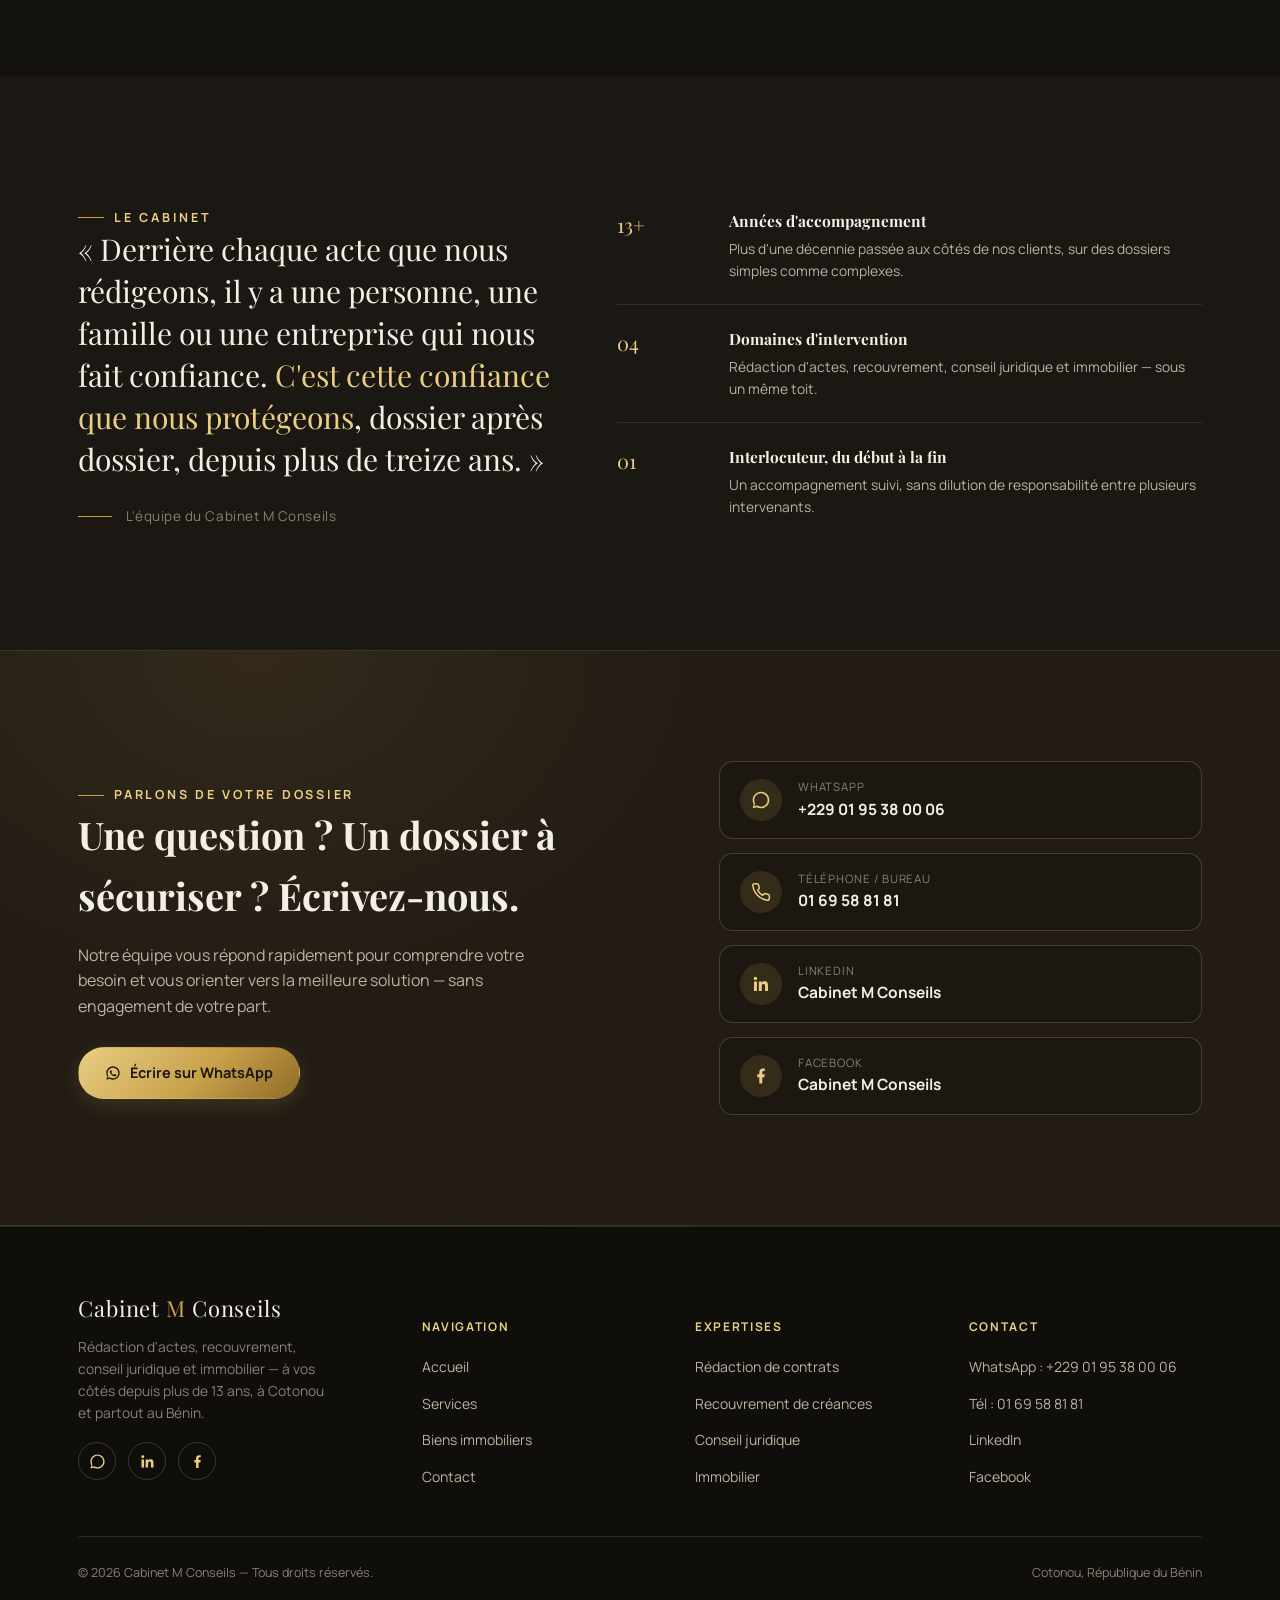
==== commit 2cbcace3: "fix:error of date" ====
--- a/index.html
+++ b/index.html
@@ -223,7 +223,7 @@
   <div class="container about-grid">
     <div class="reveal">
       <div class="eyebrow">Le cabinet</div>
-      <p class="about-quote">« Derrière chaque acte que nous rédigeons, il y a une personne, une famille ou une entreprise qui nous fait confiance. <em>C'est cette confiance que nous protégeons</em>, dossier après dossier, depuis plus de dix ans. »</p>
+      <p class="about-quote">« Derrière chaque acte que nous rédigeons, il y a une personne, une famille ou une entreprise qui nous fait confiance. <em>C'est cette confiance que nous protégeons</em>, dossier après dossier, depuis plus de treize ans. »</p>
       <div class="about-signoff">
         <span class="dash"></span>
         <span>L'équipe du Cabinet M Conseils</span>
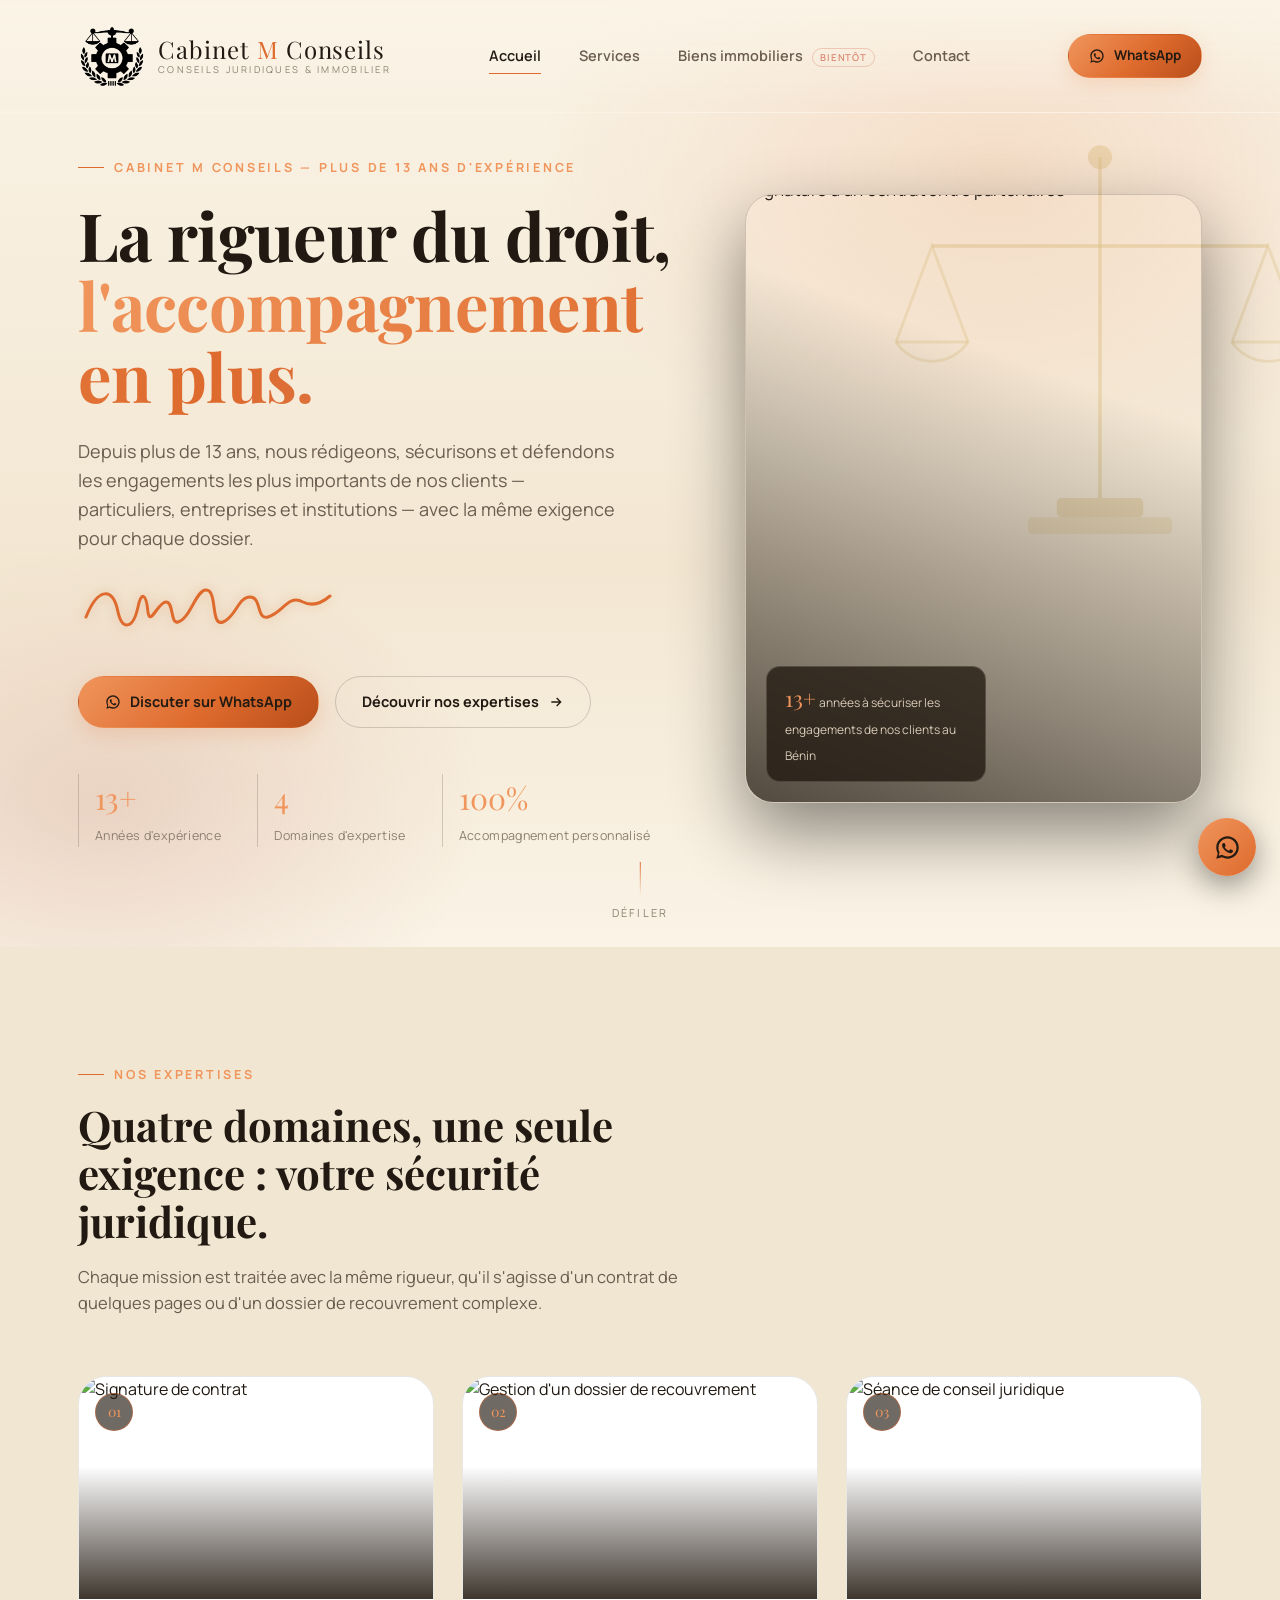
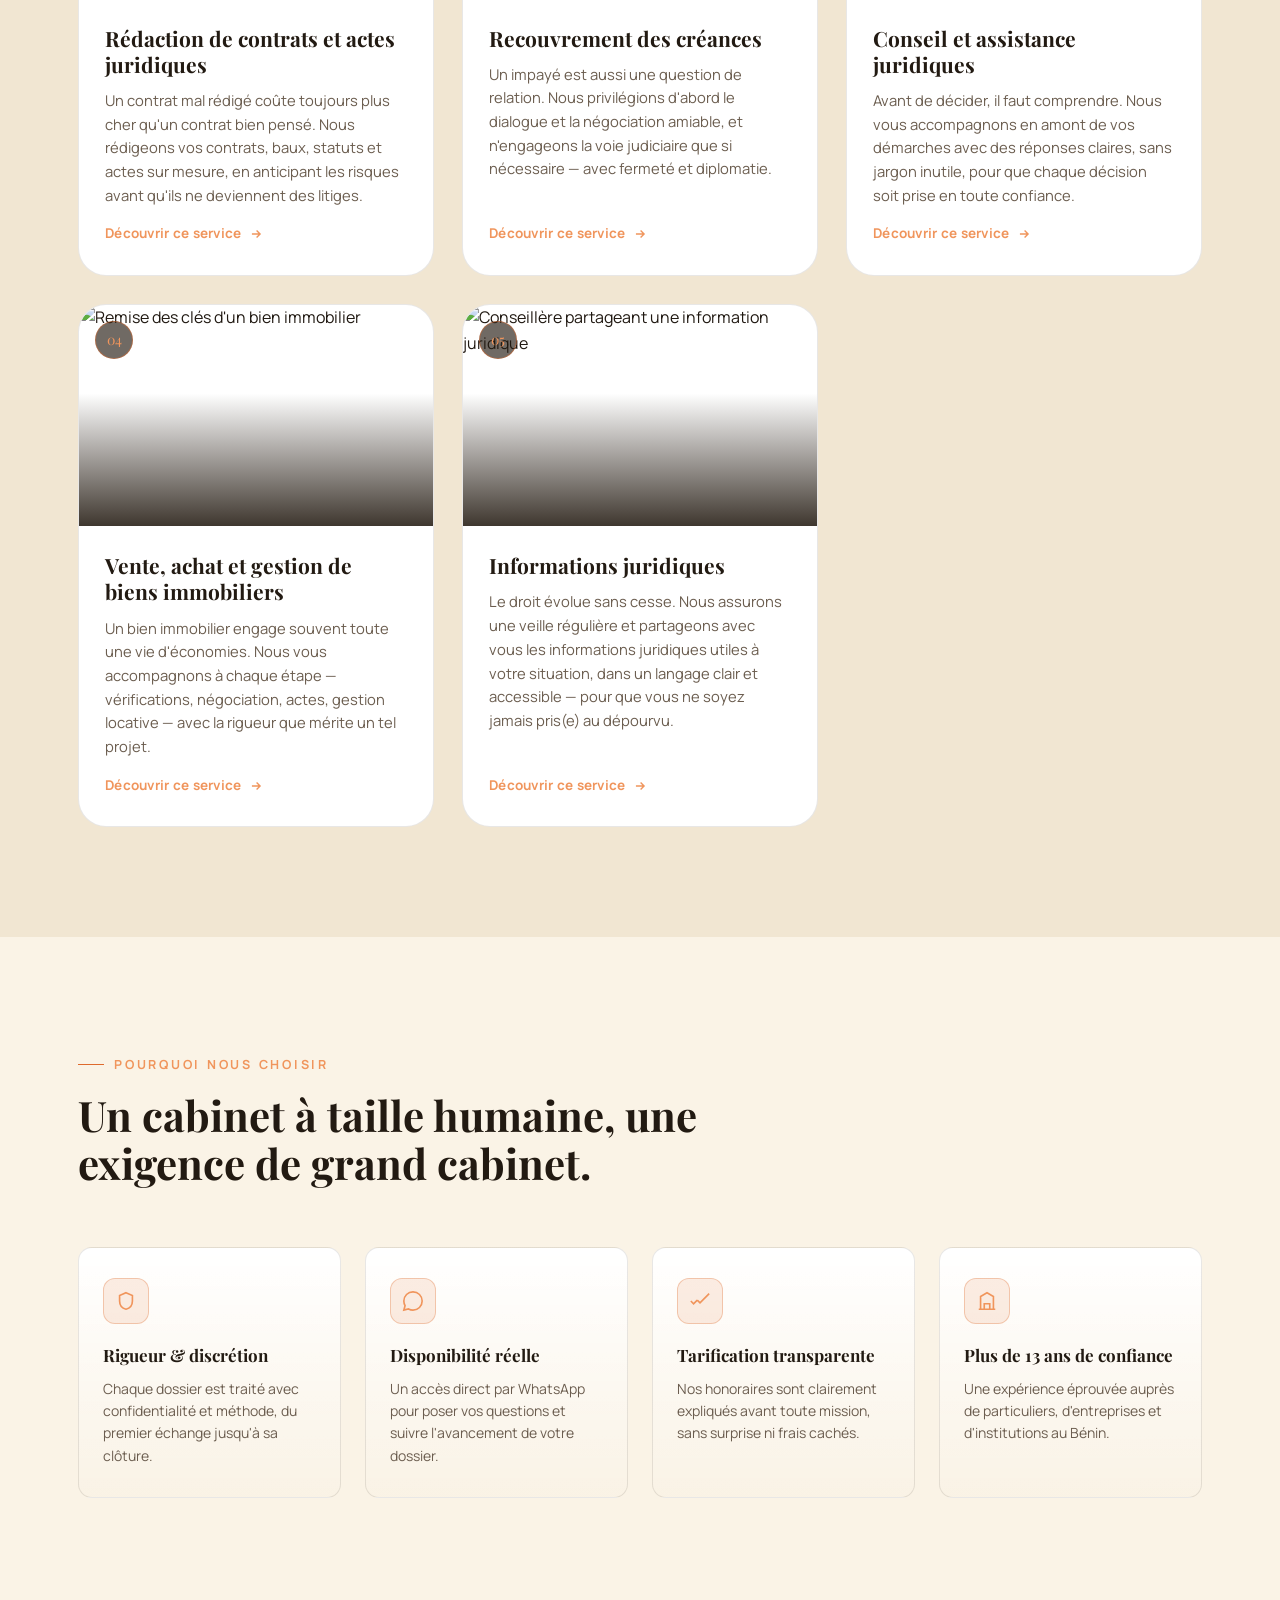
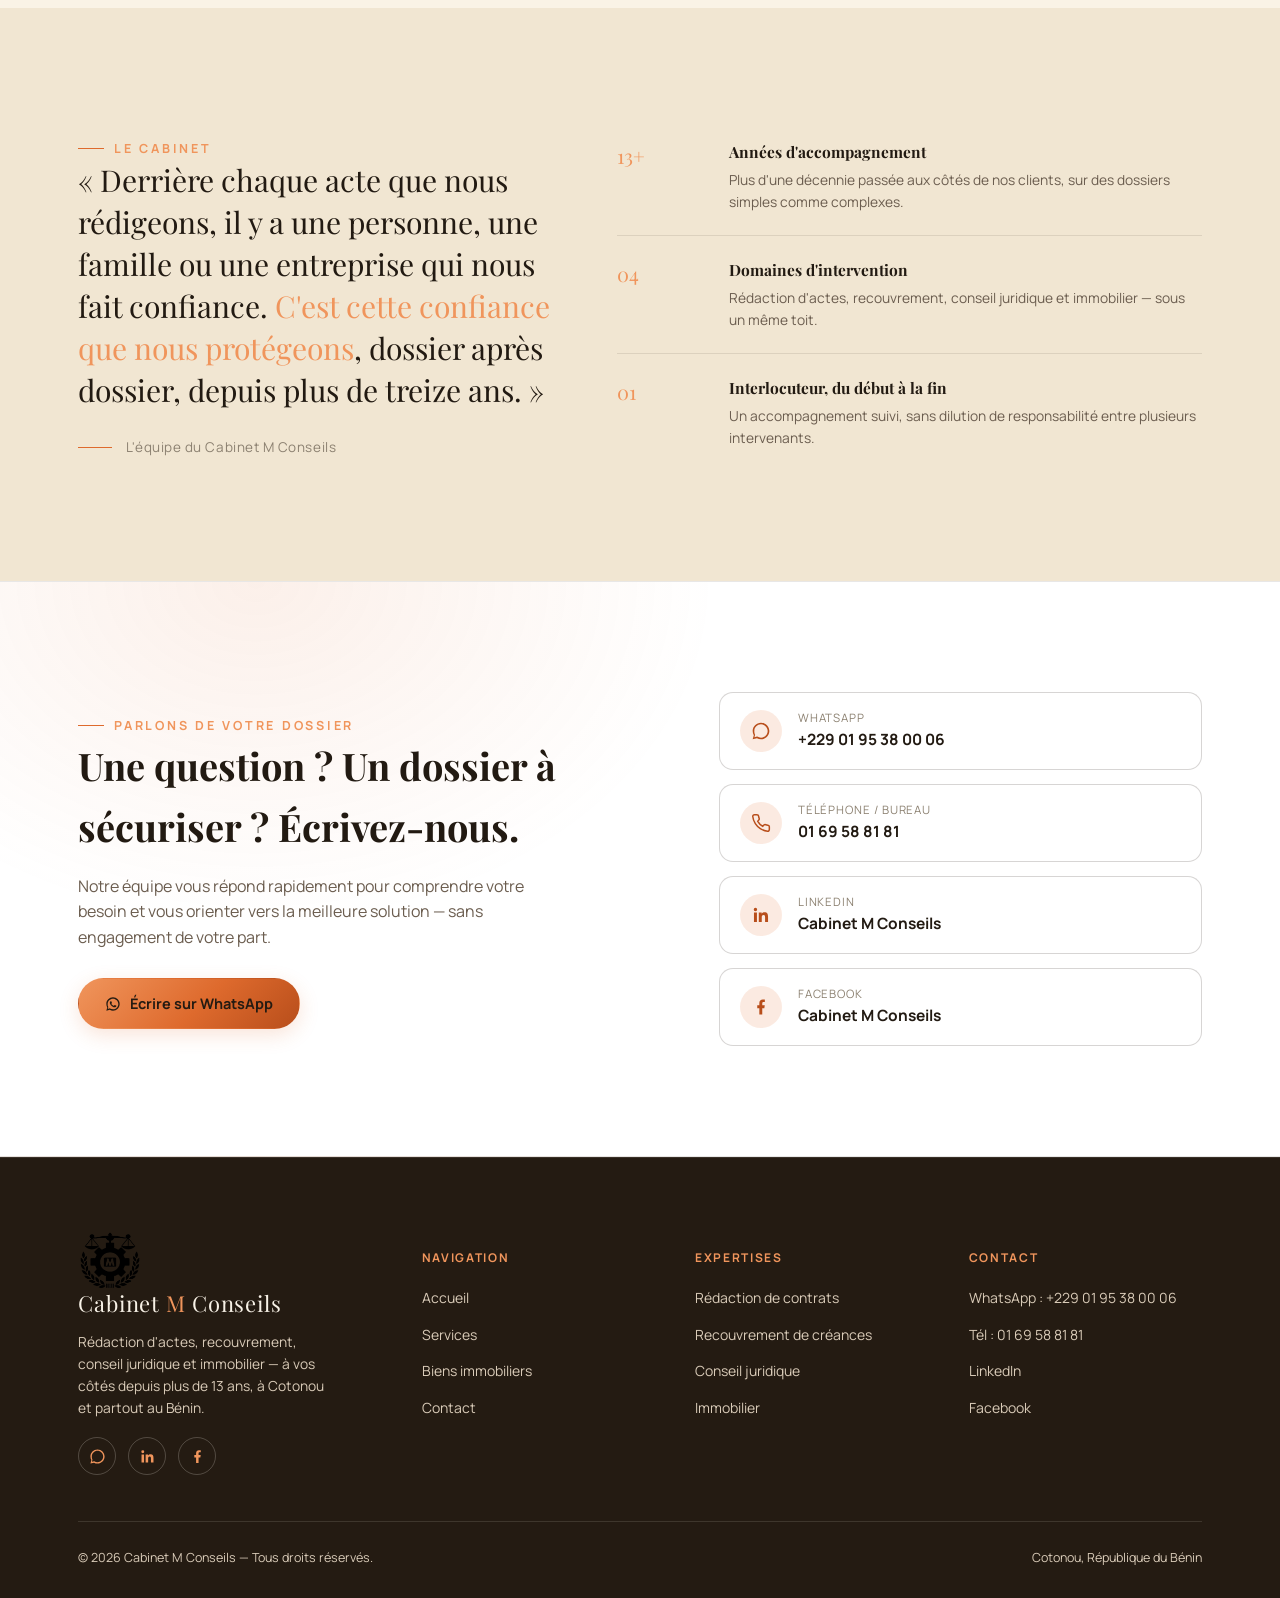
==== commit 5cfd6c3d: "update color and menu" ====
--- a/index.html
+++ b/index.html
@@ -18,7 +18,7 @@
 <header class="site-header">
   <div class="container header-inner">
     <a href="index.html" class="brand">
-      <img src="images/logo.jpeg" alt="Cabinet M Conseils" onerror="this.style.display='none';">
+      <img src="images/logo.png" alt="Cabinet M Conseils" onerror="this.style.display='none';">
       <div class="brand-fallback">
         <span class="m">Cabinet <em>M</em> Conseils</span>
         <small>Conseils juridiques &amp; immobilier</small>
@@ -181,6 +181,24 @@
           <a href="immobilier.html" class="service-link">Découvrir ce service <svg viewBox="0 0 24 24" fill="none" stroke="currentColor" stroke-width="2.4"><path d="M5 12h14M13 6l6 6-6 6"/></svg></a>
         </div>
       </article>
+       </article>
+
+      <article class="service-card reveal" style="--i:4">
+        <div class="service-media">
+          <span class="service-index">05</span>
+          <img src="https://images.unsplash.com/photo-1666867540898-aaa1993ffabc?q=80&w=800&auto=format&fit=crop"
+               srcset="https://images.unsplash.com/photo-1666867540898-aaa1993ffabc?q=80&w=500&auto=format&fit=crop 500w,
+                       https://images.unsplash.com/photo-1666867540898-aaa1993ffabc?q=80&w=800&auto=format&fit=crop 800w"
+               sizes="(max-width:980px) 100vw, 45vw" loading="lazy" alt="Conseillère partageant une information juridique">
+        </div>
+        <div class="service-body">
+          <h3>Informations juridiques</h3>
+          <p>Le droit évolue sans cesse. Nous assurons une veille régulière et partageons avec vous les informations juridiques utiles à votre situation, dans un langage clair et accessible — pour que vous ne soyez jamais pris(e) au dépourvu.</p>
+          <a href="services.html#informations" class="service-link">Découvrir ce service <svg viewBox="0 0 24 24" fill="none" stroke="currentColor" stroke-width="2.4"><path d="M5 12h14M13 6l6 6-6 6"/></svg></a>
+        </div>
+      </article>
+    </div>
+  </div>
     </div>
   </div>
 </section>
--- a/css/style.css
+++ b/css/style.css
@@ -3,23 +3,29 @@
    ========================================================================== */
 
 :root{
-  --bg:            #14120E;
-  --bg-alt:        #1B1712;
-  --bg-raised:     #221C15;
-  --bg-raised-2:   #2A2318;
-  --line:          rgba(244,239,228,0.10);
-  --line-strong:   rgba(244,239,228,0.18);
-
-  --gold:          #C9A24B;
-  --gold-light:    #E9CE84;
-  --gold-deep:     #8F6B26;
-
-  --ivory:         #F4EFE4;
-  --ivory-dim:     #BDB2A0;
-  --ivory-faint:   #8A8172;
-
-  --wine:          #8A3A34;
-  --wine-light:    #C97B6C;
+  /* Palette alignée sur l'affiche de la marque : fond crème, accent orange */
+  --bg:            #FAF3E6;
+  --bg-alt:        #F1E6D2;
+  --bg-raised:     #FFFFFF;
+  --bg-raised-2:   #FFFBF3;
+  --line:          rgba(34,26,18,0.10);
+  --line-strong:   rgba(34,26,18,0.18);
+
+  --gold:          #DE6A2D;
+  --gold-light:    #F0955C;
+  --gold-deep:     #B84E1B;
+
+  --ivory:         #221A12;
+  --ivory-dim:     #6B5D4F;
+  --ivory-faint:   #8C8171;
+
+  --wine:          #A6432E;
+  --wine-light:    #D98A73;
+
+  /* Surfaces sombres ponctuelles (photos, footer) : texte clair dessus */
+  --dark:          #241B12;
+  --on-dark:       #F7F1E6;
+  --on-dark-dim:   #D9CBB8;
 
   --font-display:  'Playfair Display', Georgia, serif;
   --font-body:     'Manrope', -apple-system, BlinkMacSystemFont, 'Segoe UI', sans-serif;
@@ -96,8 +102,8 @@
   z-index: 0;
   opacity: 0.5;
   background-image:
-    radial-gradient(circle at 20% 20%, rgba(201,162,75,0.06), transparent 45%),
-    radial-gradient(circle at 82% 70%, rgba(138,58,52,0.08), transparent 50%);
+    radial-gradient(circle at 20% 20%, rgba(222,106,45,0.06), transparent 45%),
+    radial-gradient(circle at 82% 70%, rgba(166,67,46,0.08), transparent 50%);
 }
 
 /* ==========================================================================
@@ -108,13 +114,13 @@
   top:0; left:0; right:0;
   z-index: 100;
   padding: 22px 0;
-  background: linear-gradient(to bottom, rgba(20,18,14,0.92), rgba(20,18,14,0));
+  background: linear-gradient(to bottom, rgba(250,243,230,0.92), rgba(250,243,230,0));
   transition: background .4s var(--ease), padding .4s var(--ease), border-color .4s var(--ease);
   border-bottom: 1px solid transparent;
 }
 .site-header.is-scrolled{
   padding: 14px 0;
-  background: rgba(17,15,11,0.92);
+  background: rgba(250,243,230,0.94);
   backdrop-filter: blur(10px);
   border-bottom: 1px solid var(--line);
 }
@@ -131,7 +137,7 @@
   min-width:0;
 }
 .brand img{
-  height: 42px;
+  height: 68px;
   width:auto;
   object-fit:contain;
 }
@@ -187,7 +193,7 @@
   letter-spacing:0.1em;
   text-transform:uppercase;
   color: var(--wine-light);
-  border:1px solid rgba(201,123,108,0.4);
+  border:1px solid rgba(217,138,115,0.4);
   border-radius: 20px;
   padding: 2px 7px;
   margin-left: 6px;
@@ -211,10 +217,10 @@
 }
 .btn-gold{
   background: linear-gradient(135deg, var(--gold-light), var(--gold) 55%, var(--gold-deep));
-  color: #1B1712;
-  box-shadow: 0 6px 20px rgba(201,162,75,0.18);
-}
-.btn-gold:hover{ transform: translateY(-2px); box-shadow: 0 10px 28px rgba(201,162,75,0.32); }
+  color: var(--dark);
+  box-shadow: 0 6px 20px rgba(222,106,45,0.18);
+}
+.btn-gold:hover{ transform: translateY(-2px); box-shadow: 0 10px 28px rgba(222,106,45,0.32); }
 .btn-ghost{
   background: transparent;
   color: var(--ivory);
@@ -249,7 +255,7 @@
   position: fixed;
   inset: 0;
   z-index: 99;
-  background: #14120E;
+  background: var(--bg);
   display:flex;
   flex-direction:column;
   align-items:flex-start;
@@ -279,9 +285,9 @@
 .hero-bg{
   position:absolute; inset:0;
   background:
-    radial-gradient(60% 55% at 78% 18%, rgba(201,162,75,0.14), transparent 60%),
-    radial-gradient(50% 45% at 8% 85%, rgba(138,58,52,0.16), transparent 60%),
-    linear-gradient(180deg, #14120E 0%, #17140F 60%, #14120E 100%);
+    radial-gradient(60% 55% at 78% 18%, rgba(222,106,45,0.14), transparent 60%),
+    radial-gradient(50% 45% at 8% 85%, rgba(166,67,46,0.16), transparent 60%),
+    linear-gradient(180deg, #FAF3E6 0%, #F3E7D2 60%, #FAF3E6 100%);
   z-index:0;
 }
 .hero-scales{
@@ -345,7 +351,7 @@
   stroke-dasharray: 620;
   stroke-dashoffset: 620;
   animation: draw-sig 2.6s var(--ease) 0.5s forwards;
-  filter: drop-shadow(0 0 6px rgba(201,162,75,0.35));
+  filter: drop-shadow(0 0 6px rgba(222,106,45,0.35));
 }
 @keyframes draw-sig{
   to{ stroke-dashoffset: 0; }
@@ -399,21 +405,21 @@
 .hero-art::after{
   content:"";
   position:absolute; inset:0;
-  background: linear-gradient(200deg, rgba(20,18,14,0) 30%, rgba(20,18,14,0.75) 100%);
+  background: linear-gradient(200deg, rgba(36,27,18,0) 30%, rgba(36,27,18,0.78) 100%);
 }
 .hero-art-badge{
   position:absolute;
   left: 20px; bottom: 20px;
   z-index: 2;
-  background: rgba(20,18,14,0.75);
-  border: 1px solid var(--line-strong);
+  background: rgba(36,27,18,0.8);
+  border: 1px solid rgba(247,241,230,0.16);
   backdrop-filter: blur(6px);
   border-radius: var(--radius-md);
   padding: 14px 18px;
   max-width: 220px;
 }
 .hero-art-badge .num{ font-family: var(--font-display); color: var(--gold-light); font-size: 22px; }
-.hero-art-badge .txt{ font-size: 12px; color: var(--ivory-dim); }
+.hero-art-badge .txt{ font-size: 12px; color: var(--on-dark-dim); }
 
 .scroll-cue{
   position:absolute;
@@ -474,7 +480,7 @@
    ========================================================================== */
 .services-grid{
   display:grid;
-  grid-template-columns: repeat(2, 1fr);
+  grid-template-columns: repeat(auto-fit, minmax(320px, 1fr));
   gap: 28px;
 }
 .service-card{
@@ -502,15 +508,15 @@
 .service-media::after{
   content:"";
   position:absolute; inset:0;
-  background: linear-gradient(180deg, rgba(20,18,14,0) 40%, rgba(20,18,14,0.9) 100%);
+  background: linear-gradient(180deg, rgba(36,27,18,0) 40%, rgba(36,27,18,0.88) 100%);
 }
 .service-index{
   position:absolute; top:16px; left:16px; z-index:2;
   font-family: var(--font-display);
   font-size: 14px;
   color: var(--gold-light);
-  border: 1px solid rgba(201,162,75,0.45);
-  background: rgba(20,18,14,0.6);
+  border: 1px solid rgba(222,106,45,0.5);
+  background: rgba(36,27,18,0.65);
   border-radius: 50%;
   width: 38px; height:38px;
   display:flex; align-items:center; justify-content:center;
@@ -552,8 +558,8 @@
   width: 46px; height:46px;
   border-radius: 12px;
   display:flex; align-items:center; justify-content:center;
-  background: rgba(201,162,75,0.12);
-  border: 1px solid rgba(201,162,75,0.3);
+  background: rgba(222,106,45,0.12);
+  border: 1px solid rgba(222,106,45,0.3);
   color: var(--gold-light);
   margin-bottom: 18px;
 }
@@ -615,7 +621,7 @@
    ========================================================================== */
 .contact-band{
   background:
-    radial-gradient(60% 100% at 20% 0%, rgba(201,162,75,0.10), transparent 60%),
+    radial-gradient(60% 100% at 20% 0%, rgba(222,106,45,0.10), transparent 60%),
     var(--bg-raised);
   border-top: 1px solid var(--line);
   border-bottom: 1px solid var(--line);
@@ -640,15 +646,15 @@
   padding: 16px 20px;
   border: 1px solid var(--line-strong);
   border-radius: var(--radius-md);
-  background: rgba(20,18,14,0.4);
+  background: rgba(255,255,255,0.7);
   transition: border-color .3s, transform .3s var(--ease);
 }
 .contact-method:hover{ border-color: var(--gold); transform: translateX(4px); }
 .contact-method .ic{
   width:42px; height:42px; border-radius:50%;
-  background: rgba(201,162,75,0.14);
+  background: rgba(222,106,45,0.14);
   display:flex; align-items:center; justify-content:center;
-  color: var(--gold-light);
+  color: var(--gold-deep);
   flex-shrink:0;
 }
 .contact-method .ic svg{ width:20px; height:20px; }
@@ -660,41 +666,43 @@
    ========================================================================== */
 .site-footer{
   padding: 70px 0 30px;
-  background: #100E0A;
-  border-top: 1px solid var(--line);
+  background: var(--dark);
+  border-top: 1px solid rgba(247,241,230,0.1);
 }
 .footer-grid{
   display:grid;
   grid-template-columns: 1.3fr 1fr 1fr 1fr;
   gap: 40px;
   padding-bottom: 46px;
-  border-bottom: 1px solid var(--line);
-}
-.footer-brand .brand-fallback .m{ font-size:22px; }
-.footer-brand p{ color: var(--ivory-faint); font-size: 13.8px; margin-top: 16px; max-width: 260px; }
+  border-bottom: 1px solid rgba(247,241,230,0.12);
+}
+.footer-brand .brand-fallback .m{ font-size:22px; color: var(--on-dark); }
+.footer-brand .brand-fallback .m em{ color: var(--gold-light); }
+.footer-brand .brand-fallback small{ color: var(--on-dark-dim); }
+.footer-brand p{ color: var(--on-dark-dim); font-size: 13.8px; margin-top: 16px; max-width: 260px; }
 .footer-col h5{
   font-size: 12px; letter-spacing:0.14em; text-transform:uppercase;
   color: var(--gold-light); margin-bottom: 18px;
 }
 .footer-col ul{ display:flex; flex-direction:column; gap: 11px; }
-.footer-col a{ font-size: 14px; color: var(--ivory-dim); transition: color .2s; }
+.footer-col a{ font-size: 14px; color: var(--on-dark-dim); transition: color .2s; }
 .footer-col a:hover{ color: var(--gold-light); }
 .footer-social{
   display:flex; gap:12px; margin-top:18px;
 }
 .footer-social a{
   width:38px; height:38px; border-radius:50%;
-  border: 1px solid var(--line-strong);
+  border: 1px solid rgba(247,241,230,0.22);
   display:flex; align-items:center; justify-content:center;
   transition: border-color .3s, background .3s, transform .3s var(--ease);
 }
-.footer-social a:hover{ border-color: var(--gold); background: rgba(201,162,75,0.12); transform: translateY(-3px); }
+.footer-social a:hover{ border-color: var(--gold); background: rgba(222,106,45,0.18); transform: translateY(-3px); }
 .footer-social svg{ width:17px; height:17px; }
 .footer-bottom{
   display:flex; justify-content:space-between; align-items:center;
   padding-top: 26px;
   font-size: 12.5px;
-  color: var(--ivory-faint);
+  color: var(--on-dark-dim);
   flex-wrap:wrap;
   gap: 12px;
 }
@@ -711,10 +719,10 @@
   box-shadow: 0 10px 30px rgba(0,0,0,0.4);
   animation: pulse-wa 2.6s ease-in-out infinite;
 }
-.wa-float svg{ width:27px; height:27px; color:#1B1712; }
+.wa-float svg{ width:27px; height:27px; color:var(--dark); }
 @keyframes pulse-wa{
-  0%,100%{ box-shadow: 0 10px 30px rgba(0,0,0,0.4), 0 0 0 0 rgba(201,162,75,0.5); }
-  50%{ box-shadow: 0 10px 30px rgba(0,0,0,0.4), 0 0 0 12px rgba(201,162,75,0); }
+  0%,100%{ box-shadow: 0 10px 30px rgba(0,0,0,0.4), 0 0 0 0 rgba(222,106,45,0.5); }
+  50%{ box-shadow: 0 10px 30px rgba(0,0,0,0.4), 0 0 0 12px rgba(222,106,45,0); }
 }
 
 /* ==========================================================================
@@ -725,7 +733,7 @@
 }
 .service-select-grid{
   display:grid;
-  grid-template-columns: repeat(4, 1fr);
+  grid-template-columns: repeat(auto-fit, minmax(200px, 1fr));
   gap: 18px;
   margin-bottom: 10px;
 }
@@ -740,7 +748,7 @@
 .service-tab:hover{ transform: translateY(-4px); border-color: var(--line-strong); }
 .service-tab.is-active{
   border-color: var(--gold);
-  background: linear-gradient(180deg, rgba(201,162,75,0.14), rgba(201,162,75,0.02));
+  background: linear-gradient(180deg, rgba(222,106,45,0.14), rgba(222,106,45,0.02));
 }
 .service-tab .tab-num{
   font-family: var(--font-display);
@@ -804,8 +812,8 @@
   display:inline-flex; align-items:center; gap:10px;
   padding: 9px 18px;
   border-radius: 999px;
-  border: 1px solid rgba(201,162,75,0.4);
-  background: rgba(201,162,75,0.08);
+  border: 1px solid rgba(222,106,45,0.4);
+  background: rgba(222,106,45,0.08);
   font-size: 12.5px; letter-spacing:0.14em; text-transform:uppercase;
   color: var(--gold-light);
   margin-bottom: 30px;
@@ -895,4 +903,4 @@
   .hero-stats{ gap: 22px; }
   .service-select-grid{ grid-template-columns: 1fr; }
   section{ padding: 78px 0; }
-}
+}
